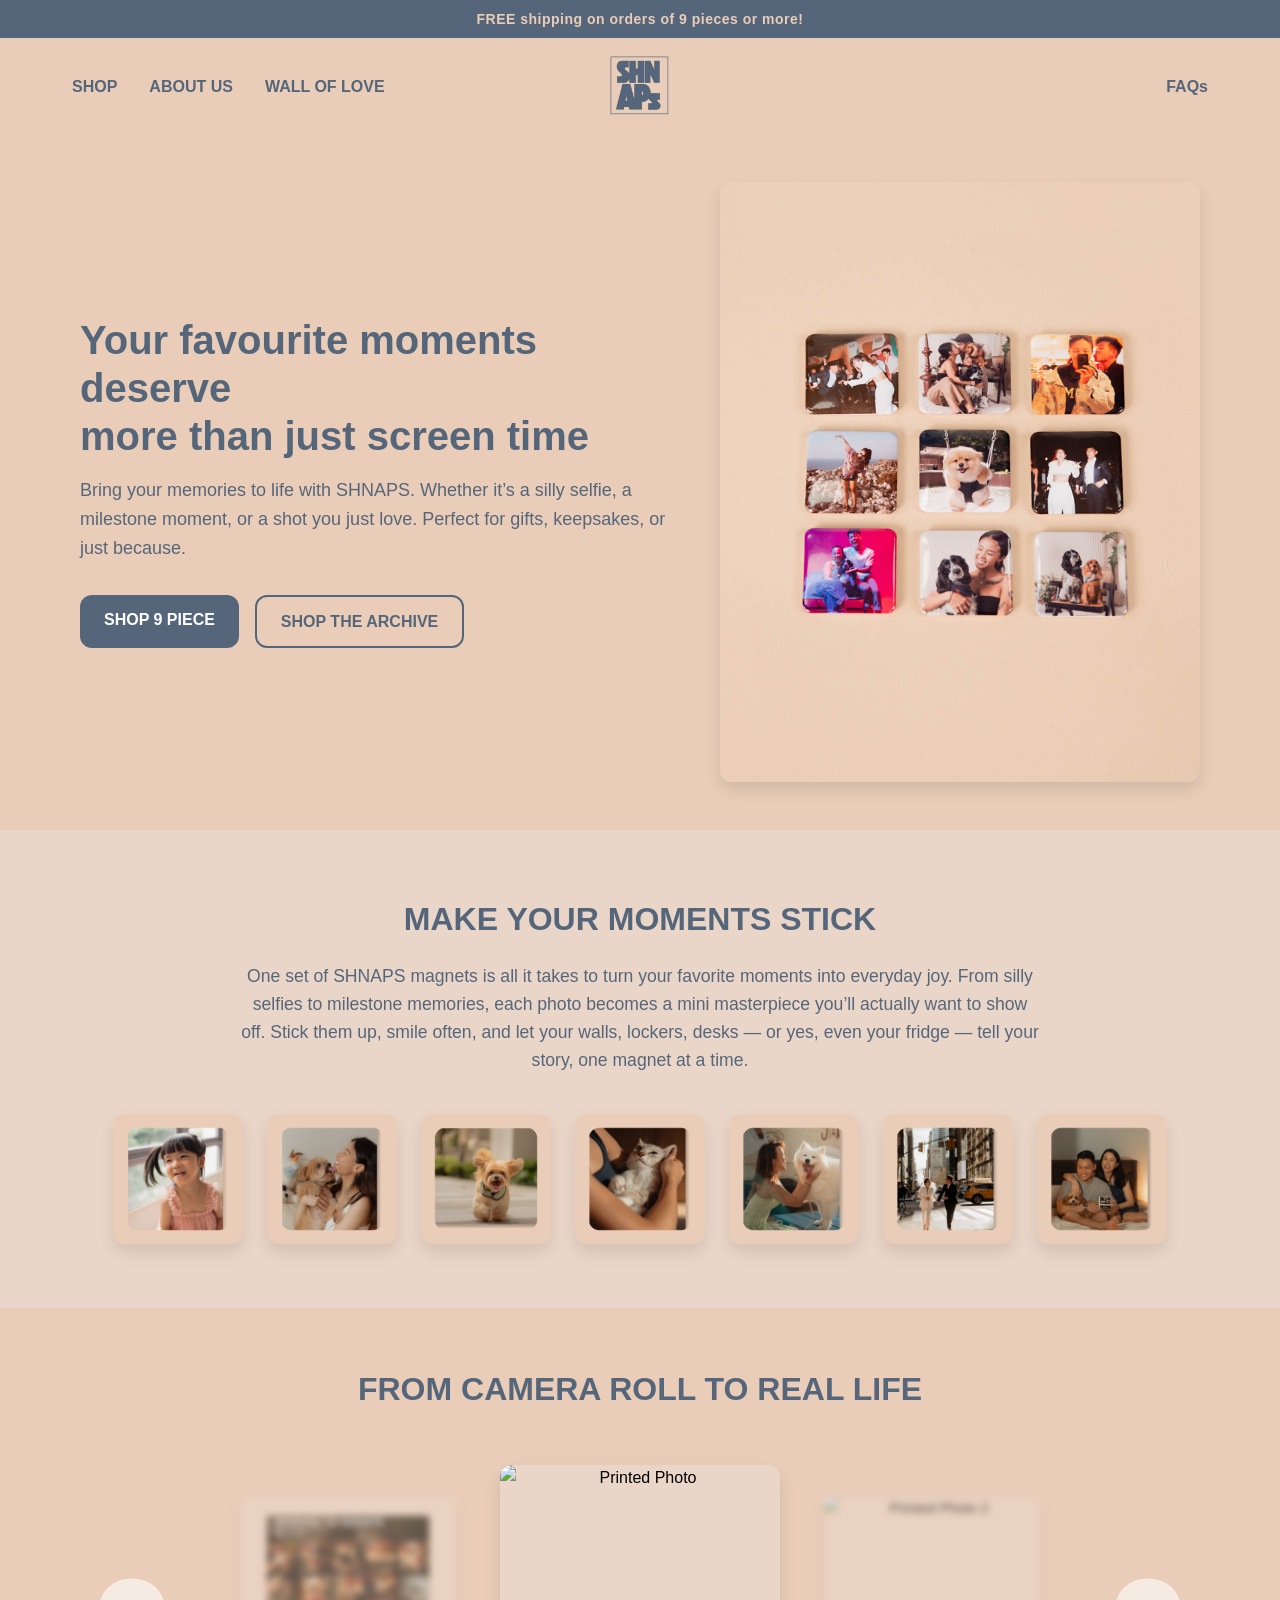
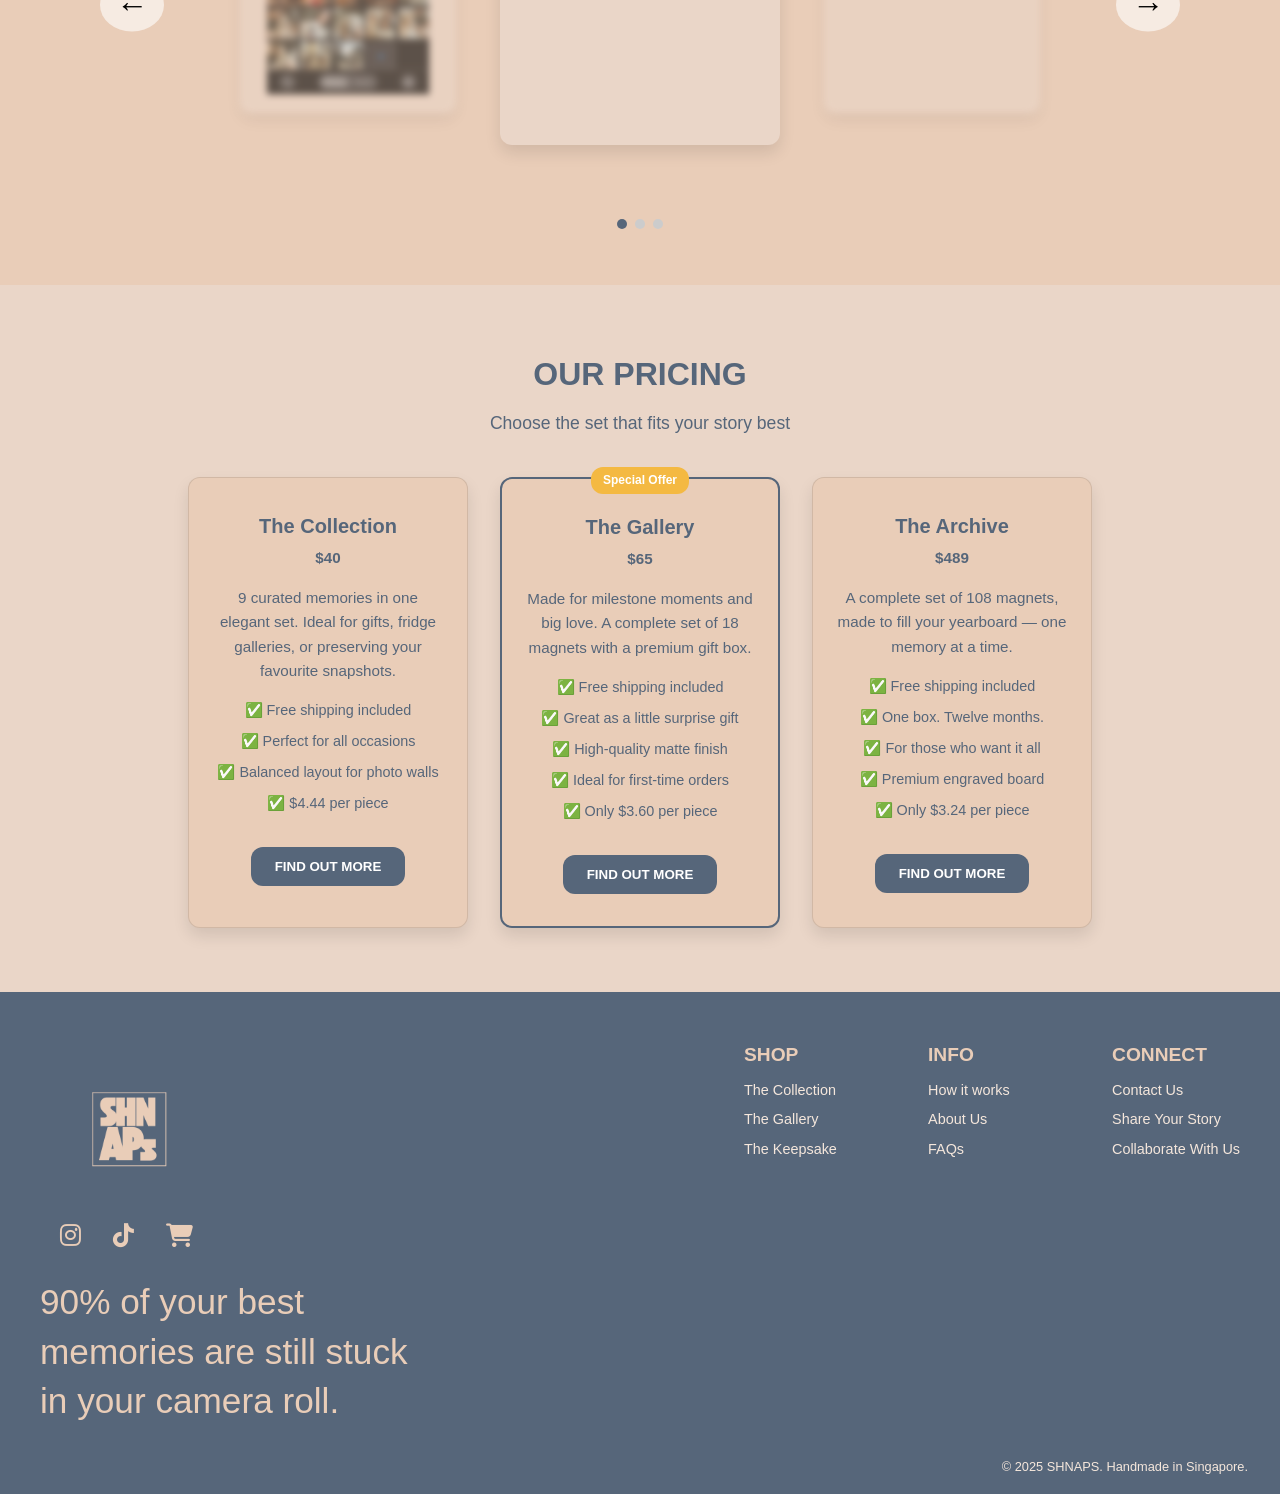
==== index.html @ a8d459df "Initial commit" ====
<!DOCTYPE html>
<html lang="en">
<head>
    <meta charset="UTF-8">
    <meta name="viewport" content="width=device-width, initial-scale=1.0">
    <title>SHNAPS</title>
    <link rel="stylesheet" href="https://cdnjs.cloudflare.com/ajax/libs/font-awesome/6.5.0/css/all.min.css" />
    <link rel="stylesheet" href="style.css">
</head>
<body>
    <div class="announcement-bar">
        FREE shipping on orders of 9 pieces or more!
    </div>

    <header class="container navbar">
        <div class="navbar-inner">
            <nav class="nav-left">
                <a href="shop.html">SHOP</a>
                <a href="#">ABOUT US</a>
                <a href="walloflove.html">WALL OF LOVE</a>
            </nav>

            <div class="logo">
                <a href="index.html">
                    <img src="assets/logos/SHNAPS BLUE LOGO.png" alt="SHNAPS Logo">
                </a>
            </div>

            <nav class="nav-right">
                <a href="#">FAQs</a>
            </nav>
        </div>
    </header>

    <main>
        <section class="hero">
            <div class="container hero-content">
                <div class="hero-text">
                    <h1>Your favourite moments deserve<br><span>more than just screen time</span></h1>
                    <p>
                        Bring your memories to life with SHNAPS. Whether it’s a silly selfie, a milestone moment, or a shot you
                        just love.
                        Perfect for gifts, keepsakes, or just because.
                    </p>
                    <div class="hero-buttons">
                        <a href="shop.html" class="btn btn-primary">SHOP 9 PIECE</a>
                        <a href="shop.html" class="btn btn-outline">SHOP THE ARCHIVE</a>
                    </div>
                </div>
        
                <div class="hero-image">
                    <img src="assets/heroSection/IMG_9660.jpg" alt="SHNAPS Magnet Mockup" />
                </div>
            </div>
        </section>

        <section class="moments">
            <div class="container">
                <h2>MAKE YOUR MOMENTS STICK</h2>
                <p>
                    One set of SHNAPS magnets is all it takes to turn your favorite moments into everyday joy.
                    From silly selfies to milestone memories, each photo becomes a mini masterpiece you’ll actually want to show
                    off.
                    Stick them up, smile often, and let your walls, lockers, desks — or yes, even your fridge — tell your story,
                    one magnet at a time.
                </p>
        
                <div class="moments-gallery">
                    <div class="moment">
                    <img src="assets/aboutSection/1.png" alt="">
                    </div>
                    <div class="moment">
                    <img src="assets/aboutSection/2.png" alt="">
                    </div>
                    <div class="moment">
                    <img src="assets/aboutSection/3.png" alt="">
                    </div>
                    <div class="moment">
                    <img src="assets/aboutSection/4.png" alt="">
                    </div>
                    <div class="moment">
                    <img src="assets/aboutSection/5.png" alt="">
                    </div>
                    <div class="moment">
                    <img src="assets/aboutSection/6.png" alt="">
                    </div>
                    <div class="moment">
                    <img src="assets/aboutSection/7.png" alt="">
                    </div>
                </div>
            </div>
        </section>

        <section class="camera-roll">
            <h2>FROM CAMERA ROLL TO REAL LIFE</h2>
            <div class="carousel-container">
                <button class="carousel-btn left" onclick="prevSlide()">&#8592;</button>

                <div class="carousel-track" id="carousel-track">
                    <div class="carousel-image blurred">
                        <img src="assets/carouselSection/photo-album.jpg" alt="Camera Roll" />
                    </div>
                    <div class="carousel-image main">
                        <img src="assets/carouselSection/photo-Printed1.jpg" alt="Printed Photo" />
                    </div>
                    <div class="carousel-image blurred">
                        <img src="assets/carouselSection/photo-Printed2.jpg" alt="Printed Photo 2" />
                    </div>
                </div>

                <button class="carousel-btn right" onclick="nextSlide()">&#8594;</button>
            </div>

            <!-- 🔵 Carousel indicators -->
            <div class="carousel-indicators">
                <span class="dot active"></span>
                <span class="dot"></span>
                <span class="dot"></span>
            </div>
        </section>

        <!-- PRICING SECTION -->
        <section class="pricing">
            <h2>OUR PRICING</h2>
            <p class="pricing-subtext">Choose the set that fits your story best</p>

            <div class="pricing-cards">
                <!-- Card 1 -->
                <div class="pricing-card">
                    <h3>The Collection</h3>
                    <p class="price">$40</p>
                    <p>9 curated memories in one elegant set. Ideal for gifts, fridge galleries, or preserving your favourite
                        snapshots.</p>
                    <ul>
                        <li>✅ Free shipping included</li>
                        <li>✅ Perfect for all occasions</li>
                        <li>✅ Balanced layout for photo walls</li>
                        <li>✅ $4.44 per piece</li>
                    </ul>
                    <button onclick="window.location.href='shop.html'">FIND OUT MORE</button>
                </div>

                <!-- Card 2 (highlighted) -->
                <div class="pricing-card featured">
                    <div class="badge">Special Offer</div>
                    <h3>The Gallery</h3>
                    <p class="price">$65</p>
                    <p>Made for milestone moments and big love. A complete set of 18 magnets with a premium gift box.</p>
                    <ul>
                        <li>✅ Free shipping included</li>
                        <li>✅ Great as a little surprise gift</li>
                        <li>✅ High-quality matte finish</li>
                        <li>✅ Ideal for first-time orders</li>
                        <li>✅ Only $3.60 per piece</li>
                    </ul>
                    <button onclick="window.location.href='shop.html'">FIND OUT MORE</button>
                </div>

                <!-- Card 3 -->
                <div class="pricing-card">
                    <h3>The Archive</h3>
                    <p class="price">$489</p>
                    <p>A complete set of 108 magnets, made to fill your yearboard — one memory at a time.</p>
                    <ul>
                        <li>✅ Free shipping included</li>
                        <li>✅ One box. Twelve months.</li>
                        <li>✅ For those who want it all</li>
                        <li>✅ Premium engraved board</li>
                        <li>✅ Only $3.24 per piece</li>
                    </ul>
                    <button onclick="window.location.href='shop.html'">FIND OUT MORE</button>
                </div>
            </div>
        </section>
    </main>

    <footer class="site-footer">
        <div class="footer-container">
            <!-- Left column -->
            <div class="footer-left">
                <a href="#">
                    <img src="assets/logos/SHNAPS PINK LOGO.png" alt="SHNAPS Logo" class="footer-logo" />
                </a>
                <div class="footer-socials">
                    <a href="https://www.instagram.com/shnaps.co/" target="_blank"><i class="fab fa-instagram"></i></a>
                    <a href="https://www.tiktok.com/@shnaps.co"><i class="fab fa-tiktok"></i></a>
                    <a href="shop.html"><i class="fas fa-shopping-cart"></i></a>
                </div>
                <p class="footer-tagline">90% of your best memories are still stuck in your camera roll.</p>
            </div>

            <!-- Middle column -->
            <div class="footer-links">
                <div>
                    <h4>SHOP</h4>
                    <a href="shop.html">The Collection</a>
                    <a href="shop.html">The Gallery</a>
                    <a href="shop.html">The Keepsake</a>
                </div>
                <div>
                    <h4>INFO</h4>
                    <a href="shop.html#how-it-works">How it works</a>
                    <a href="#">About Us</a>
                    <a href="#">FAQs</a>
                </div>
                <div>
                    <h4>CONNECT</h4>
                    <a href="#">Contact Us</a>
                    <a href="walloflove.html">Share Your Story</a>
                    <a href="#">Collaborate With Us</a>
                </div>
            </div>
        </div>

        <div class="footer-bottom">
            <p>© 2025 SHNAPS. Handmade in Singapore.</p>
        </div>
    </footer>

    <script src="script.js"></script>
</body>
</html>
---- style.css ----
:root {
    /* Layout */
    --max-width: 1200px;
    --section-padding: 4rem;

    /*======================== Colors ========================*/
    /* Background Color */
    --bg-color-1: #E9CDB8;
    --bg-color-2: #EAD6C8;
    --primary-color: #56667A;
    --accent-color-notice: #F4B942;
    --accent-color-logos: #699BBE;
    /* Text Color */
    --text-dark: #56667A;
    --text-light: #E9CDB8;
    --text-black: #000000;
    /* Buttons Color */
    --btn-primary-blue: #56667A;
    --btn-primary-beige: #E9CDB8;

    /* Typography */
    --heading-font: 'Poppins', sans-serif;
    --body-font: 'Inter', sans-serif;

    /* Effects */
    --shadow-soft: 0 8px 16px rgba(0, 0, 0, 0.1);
    --radius: 12px;
    --border: 1px solid #ffffff;
}

/*================== GLOBAL RESETS ==================*/
* {
    margin: 0;
    padding: 0;
    box-sizing: border-box;
}

body {
    font-family: var(--body-font);
    background-color: var(--bg-color-1);
    color: var(--text-black);
    line-height: 1.6;
}

.container {
    max-width: var(--max-width);
    margin: 0 auto;
    padding: 0 2.5rem;
}

img {
    display: block;
}

a {
    color: inherit;
    text-decoration: none;
}

button {
    font-family: var(--body-font);
    border: none;
    border-radius: var(--radius);
    cursor: pointer;
}
/*================== ANNOUNCEMENT BAR ==================*/
.announcement-bar {
    background-color: var(--primary-color);
    /* or a highlight color */
    color: var(--text-light);
    text-align: center;
    font-size: 0.875rem;
    font-weight: 600;
    padding: 0.5rem 1rem;
    font-family: var(--heading-font);
    letter-spacing: 0.5px;
}

/*================== NAVBAR ==================*/
.navbar {
    background-color: var(--bg-color-1);
    position: relative;
    z-index: 1000;
    color: var(--btn-primary-blue);
    font-weight: bold;
    padding: 0.5rem 0;
}

.navbar-inner {
    display: flex;
    justify-content: space-between;
    align-items: center;
    padding: 0rem 2rem;
    height: 80px;
    position: relative;
}

.nav-left,
.nav-right {
    display: flex;
    gap: 2rem;
    align-items: center;
}

.logo {
    position: absolute;
    left: 50%;
    top: 50%;
    transform: translate(-50%, -50%);
    z-index: 10;
    padding: 0 0.5rem;
}

.logo img {
    max-height: 140px;
    width: auto;
    display: block;
}

/*================== HERO ==================*/
.hero {
    background-color: var(--bg-color-1);
    padding: 3rem 0 3rem 0;
}

.hero-content {
    display: flex;
    flex-wrap: wrap;
    justify-content: space-between;
    align-items: center;
    gap: 3rem;
}

.hero-text {
    flex: 1 1 480px;
    max-width: 600px;
}

.hero-text h1 {
    font-size: 2.5rem;
    font-weight: 800;
    line-height: 1.2;
    font-family: var(--heading-font);
    color: var(--text-dark);
}

.hero-text h1 span {
    color: var(--primary-color);
}

.hero-text p {
    margin-top: 1rem;
    font-size: 1.125rem;
    color: var(--text-dark);
    font-family: var(--body-font);
}

.hero-buttons {
    display: flex;
    gap: 1rem;
    margin-top: 2rem;
}

/* Button styles */
.btn {
    padding: 0.75rem 1.5rem;
    font-weight: bold;
    border-radius: var(--radius);
    transition: all 0.3s ease;
    text-align: center;
}

.btn-primary {
    background-color: var(--btn-primary-blue);
    color: white;
}

.btn-primary:hover {
    background-color: #1d3a4c;
}

.btn-outline {
    border: 2px solid var(--btn-primary-blue);
    color: var(--btn-primary-blue);
    background-color: transparent;
}

.btn-outline:hover {
    background-color: var(--btn-primary-blue);
    color: white !important;
}

.hero-image {
    flex: 1 1 400px;
    max-width: 480px;
}

.hero-image img {
    width: 100%;
    height: auto;
    border-radius: var(--radius);
    box-shadow: var(--shadow-soft);
}

/*================== ABOUT SECTION ==================*/
.moments {
    background-color: var(--bg-color-2);
    padding: 4rem 0;
    text-align: center;
}

.moments h2 {
    font-family: var(--heading-font);
    font-size: 2rem;
    font-weight: 800;
    color: var(--text-dark);
    margin-bottom: 1rem;
}

.moments p {
    max-width: 800px;
    margin: 0 auto 2.5rem;
    color: var(--text-dark);
    font-size: 1.1rem;
    line-height: 1.6;
}

.moments-gallery {
    display: flex;
    flex-wrap: wrap;
    justify-content: center;
    gap: 1.5rem;
}

/* The magnet box */
.moment {
    width: 130px;
    height: 130px;
    border-radius: var(--radius);
    overflow: hidden;
    box-shadow: var(--shadow-soft);
    background-color: var(--bg-color-1);
    flex-shrink: 0;
    position: relative;
    display: flex;
    align-items: center;
    justify-content: center;
}

/* Make the image fill it entirely */
.moment img {
    width: 200PX;
    height: 200px;
    display: block;
    object-fit: cover;
    object-position: center;
    transform: scale(1.2);
transition: transform 0.3s ease;
}

.moment img:hover {
    transform: scale(1.35);
}

/*================== CAROUSEL SECTION ==================*/
.camera-roll {
    background-color: var(--bg-color-1);
    padding: 3.5rem 0;
    text-align: center;
}

.camera-roll h2 {
    font-family: var(--heading-font);
    font-size: 2rem;
    font-weight: 800;
    color: var(--text-dark);
    margin-bottom: 0rem;
}

.carousel-container {
    position: relative;
    overflow: hidden;
    max-width: 1100px;
    min-height: 380px;
    margin: 0 auto;
    display: flex;
    align-items: center;
    justify-content: center;
    padding: 0 2rem;
}

.carousel-track {
    display: flex;
    gap: 2rem;
    justify-content: center;
    align-items: center;
    transition: transform 0.5s ease-in-out;
}

.carousel-image {
    width: 240px;
    height: 240px;
    border-radius: var(--radius);
    overflow: hidden;
    box-shadow: var(--shadow-soft);
    background-color: var(--bg-color-2);
    transition: transform 0.3s ease, filter 0.3s ease, opacity 0.3s ease;
    flex-shrink: 0;
    display: flex;
    align-items: center;
    justify-content: center;
}

.carousel-image img {
    width: 100%;
    height: 100%;
    object-fit: cover;
    display: block;
}

.carousel-image.main {
    flex: 0 0 auto;
    width: 280px;
    height: 280px;
    z-index: 2;
}

.carousel-image.blurred {
    filter: blur(4px);
    opacity: 0.6;
    z-index: 1;
    transform: scale(0.9);
}

.carousel-btn {
    position: absolute;
    top: 50%;
    transform: translateY(-50%);
    background-color: rgba(255, 255, 255, 0.6);
    border: none;
    padding: 0.5rem 1rem;
    font-size: 2rem;
    cursor: pointer;
    z-index: 10;
    border-radius: 50%;
    transition: background 0.3s;
}

.carousel-btn:hover {
    background-color: rgba(255, 255, 255, 0.9);
}

.carousel-btn.left {
    left: 10px;
}

.carousel-btn.right {
    right: 10px;
}

.carousel-indicators {
    display: flex;
    justify-content: center;
    margin-top: 1.5rem;
    gap: 0.5rem;
}

.carousel-indicators .dot {
    width: 10px;
    height: 10px;
    border-radius: 50%;
    background-color: #ccc;
    transition: background-color 0.3s ease;
}

.carousel-indicators .dot.active {
    background-color: var(--primary-color);
}

/*================== PRICING SECTION ==================*/
.pricing {
  background-color: var(--bg-color-2);
  padding: 4rem 2rem;
  text-align: center;
}

.pricing h2 {
  font-family: var(--heading-font);
  font-size: 2rem;
  font-weight: 800;
  color: var(--text-dark);
  margin-bottom: 0.5rem;
}

.pricing-subtext {
  color: var(--text-dark);
  font-size: 1.1rem;
  margin-bottom: 2.5rem;
}

.pricing-cards {
  display: flex;
  justify-content: center;
  flex-wrap: wrap;
  gap: 2rem;
}

.pricing-card {
  background-color: var(--bg-color-1);
  border: 1px solid rgba(0, 0, 0, 0.1);
  border-radius: var(--radius);
  padding: 2rem 1.5rem;
  width: 280px;
  box-shadow: var(--shadow-soft);
  display: flex;
  flex-direction: column;
  align-items: center;
  transition: transform 0.3s ease;
}

.pricing-card:hover {
  transform: translateY(-5px);
}

.pricing-card h3 {
  font-family: var(--heading-font);
  font-size: 1.25rem;
  margin-bottom: 0.25rem;
  color: var(--text-dark);
}

.price {
  font-size: 1.75rem;
  font-weight: bold;
  color: var(--text-dark);
  margin-bottom: 1rem;
}

.pricing-card p {
  color: var(--text-dark);
  margin-bottom: 1rem;
  font-size: 0.95rem;
}

.pricing-card ul {
  list-style: none;
  padding: 0;
  margin-bottom: 1.5rem;
}

.pricing-card li {
  margin-bottom: 0.5rem;
  font-size: 0.9rem;
  color: var(--text-dark);
}

.pricing-card button {
  background-color: var(--primary-color);
  color: white;
  padding: 0.75rem 1.5rem;
  border: none;
  border-radius: var(--radius);
  cursor: pointer;
  font-weight: bold;
  transition: background-color 0.3s;
}

.pricing-card button:hover {
  background-color: #1d3a4c;
}

/* Highlighted Card */
.pricing-card.featured {
  border: 2px solid var(--primary-color);
  position: relative;
}

.badge {
  position: absolute;
  top: -12px;
  background-color: var(--accent-color-notice);
  color: white;
  font-size: 0.75rem;
  padding: 0.25rem 0.75rem;
  border-radius: 12px;
  font-weight: bold;
}

/*================== FOOTER SECTION ==================*/
.site-footer {
    background-color: #56667a;
    color: #f5e7dc;
    padding: 3rem 2rem 1rem;
    font-family: var(--body-font);
}

.footer-container {
    display: flex;
    justify-content: space-between;
    flex-wrap: wrap;
    gap: 2rem;
    max-width: 1200px;
    margin: 0 auto;
}

.footer-left {
    display: flex;
    flex-direction: column;
    align-items: flex-start;
    max-width: 25rem;
}

.footer-logo {
    width: 180px;
    height: auto;
    display: block;
    margin-top: 0;
    padding-bottom: 0;
}

.footer-socials {
    display: flex;
    gap: 1rem;
    font-size: 1.3rem;
    padding: 0 20px;
}

.footer-socials i {
    font-size: 1.5rem;
    color: var(--bg-color-1);
    margin-right: 1rem;
    transition: opacity 0.3s;
}

.footer-socials i:hover {
    opacity: 0.7;
}

.footer-tagline {
    margin-top: 1.5rem;
    font-size: 2.2rem;
    color: var(--text-light);
    line-height: 1.4;
}

.footer-links {
    max-width: 35rem;
    display: flex;
    gap: 4rem;
    flex: 1;
    flex-wrap: wrap;
    justify-content: flex-end;
    text-align: left;
}

.footer-links div {
    min-width: 120px;
}

.footer-links h4 {
    font-size: 1.2rem;
    margin-bottom: 0.5rem;
    color: var(--bg-color-1);
}

.footer-links a {
    display: block;
    font-size: 0.9rem;
    color: #f5e7dc;
    text-decoration: none;
    margin-bottom: 0.4rem;
    transition: color 0.3s;
}

.footer-links a:hover {
    color: #ffffff;
}

.footer-bottom {
    text-align: right;
    margin-top: 2rem;
    font-size: 0.8rem;
    color: #f5e7dc;
}

/*================================= SHOP PAGE =================================*/
.shop-hero {
    background-color: var(--bg-color-2);
    display: flex;
    flex-direction: column;
}

.product-section {
    background-color: var(--bg-color-2);
    padding: 4rem 2rem;
    padding: 6rem;
}

.product-section.alt {
    background-color: var(--bg-color-1);
}

.product-content {
    display: flex;
    flex-wrap: wrap;
    align-items: center;
    justify-content: space-between;
    gap: 2rem;
    max-width: 1200px;
    margin: 0 auto;
}

.product-images img {
    width: 100%;
    max-width: 340px;
    border-radius: var(--radius);
    box-shadow: var(--shadow-soft);
}

.product-description {
    flex: 1;
    min-width: 300px;
    max-width: 540px;
}

.product-description h3 {
    font-family: var(--heading-font);
    font-size: 1.5rem;
    font-weight: bold;
    color: var(--text-dark);
    margin-bottom: 0.75rem;
}

.product-description p {
    font-size: 1rem;
    line-height: 1.6;
    color: var(--text-dark);
    margin-bottom: 1.25rem;
}

.shop-btn {
    background-color: var(--btn-primary-blue);
    color: white;
    padding: 0.75rem 1.5rem;
    border-radius: var(--radius);
    font-weight: bold;
    text-decoration: none;
    transition: background-color 0.3s;
}

.btn:hover {
    background-color: #2f4359;
}

/* HOW IT WORKS */

.how-it-works {
    background-color: var(--bg-color-2);
    padding: 4rem 2rem;
    text-align: center;
}

.how-it-works h2 {
    font-family: var(--heading-font);
    font-size: 1.75rem;
    font-weight: 800;
    color: var(--text-dark);
    margin-bottom: 2.5rem;
}

.steps {
    display: flex;
    flex-wrap: wrap;
    justify-content: center;
    gap: 3rem;
}

.step {
    flex: 1 1 280px;
    max-width: 300px;
    text-align: center;
}

.step i {
    font-size: 2rem;
    margin-bottom: 0.75rem;
    color: var(--accent-color-logos);
}

.step h4 {
    font-family: var(--heading-font);
    font-size: 1rem;
    font-weight: 600;
    color: var(--text-dark);
    margin-bottom: 0.5rem;
}

.step p {
    font-size: 0.95rem;
    line-height: 1.5;
    color: var(--text-dark);
}

/* WARNING MODAL */
.modal {
    position: fixed;
    top: 0;
    left: 0;
    width: 100%;
    height: 100%;
    background: rgba(0, 0, 0, 0.5);
    display: none;
    justify-content: center;
    align-items: center;
    z-index: 9999;
}

.modal-content {
    background-color: var(--bg-color-1);
    padding: 2rem;
    border-radius: 12px;
    max-width: 90%;
    text-align: center;
    box-shadow: var(--shadow-soft);
    color: var(--text-dark);
}

.modal-buttons {
    margin-top: 1rem;
}

.modal-buttons button {
    background-color: var(--primary-color);
    color: white;
    padding: 0.6rem 1.2rem;
    border: none;
    margin: 0 0.5rem;
    border-radius: 8px;
    cursor: pointer;
    font-weight: bold;
}

/*================================= WALL OF PAGE =================================*/
/* WALL OF LOVE SECTION */
.wall-of-love {
    padding: 4rem 2rem;
    background-color: var(--bg-color-2);
    text-align: center;
}

.wall-of-love h2 {
    font-size: 2.2rem;
    color: var(--text-dark);
    margin-bottom: 0.5rem;
}

.wall-subtext {
    color: var(--text-dark);
    margin-bottom: 2rem;
    font-size: 1rem;
}

.wall-gallery {
    display: flex;
    flex-wrap: wrap;
    justify-content: center;
    gap: 2rem;
    padding: 2rem 1rem;
}

.wall-tile {
    background-color: var(--bg-color-1);
    padding: 1rem;
    border-radius: 1rem;
    box-shadow: var(--shadow-soft);
    width: 160px;
    text-align: center;
}

.wall-tile:hover {
    transform: scale(1.03);
}

.wall-tile img {
    width: 100%;
    height: 160px;
    object-fit: cover;
    border-radius: 0.5rem;
    display: block;
    margin-bottom: 0.5rem;
}

.wall-tile .quote {
    font-size: 0.85rem;
    color: var(--text-dark);
    line-height: 1.3;
}

/* Submission Call-to-Action */
.submit-section {
    margin-top: 3rem;
}

.submit-section p {
    font-size: 1.1rem;
    margin-bottom: 1rem;
    color: var(--text-dark);
}

.submit-btn {
    background-color: var(--text-dark);
    color: white;
    padding: 0.6rem 1.5rem;
    border: none;
    border-radius: 2rem;
    font-weight: 600;
    font-size: 0.9rem;
    cursor: pointer;
    transition: background-color 0.3s;
}

.submit-btn:hover {
    background-color: #3a4a5e;
}
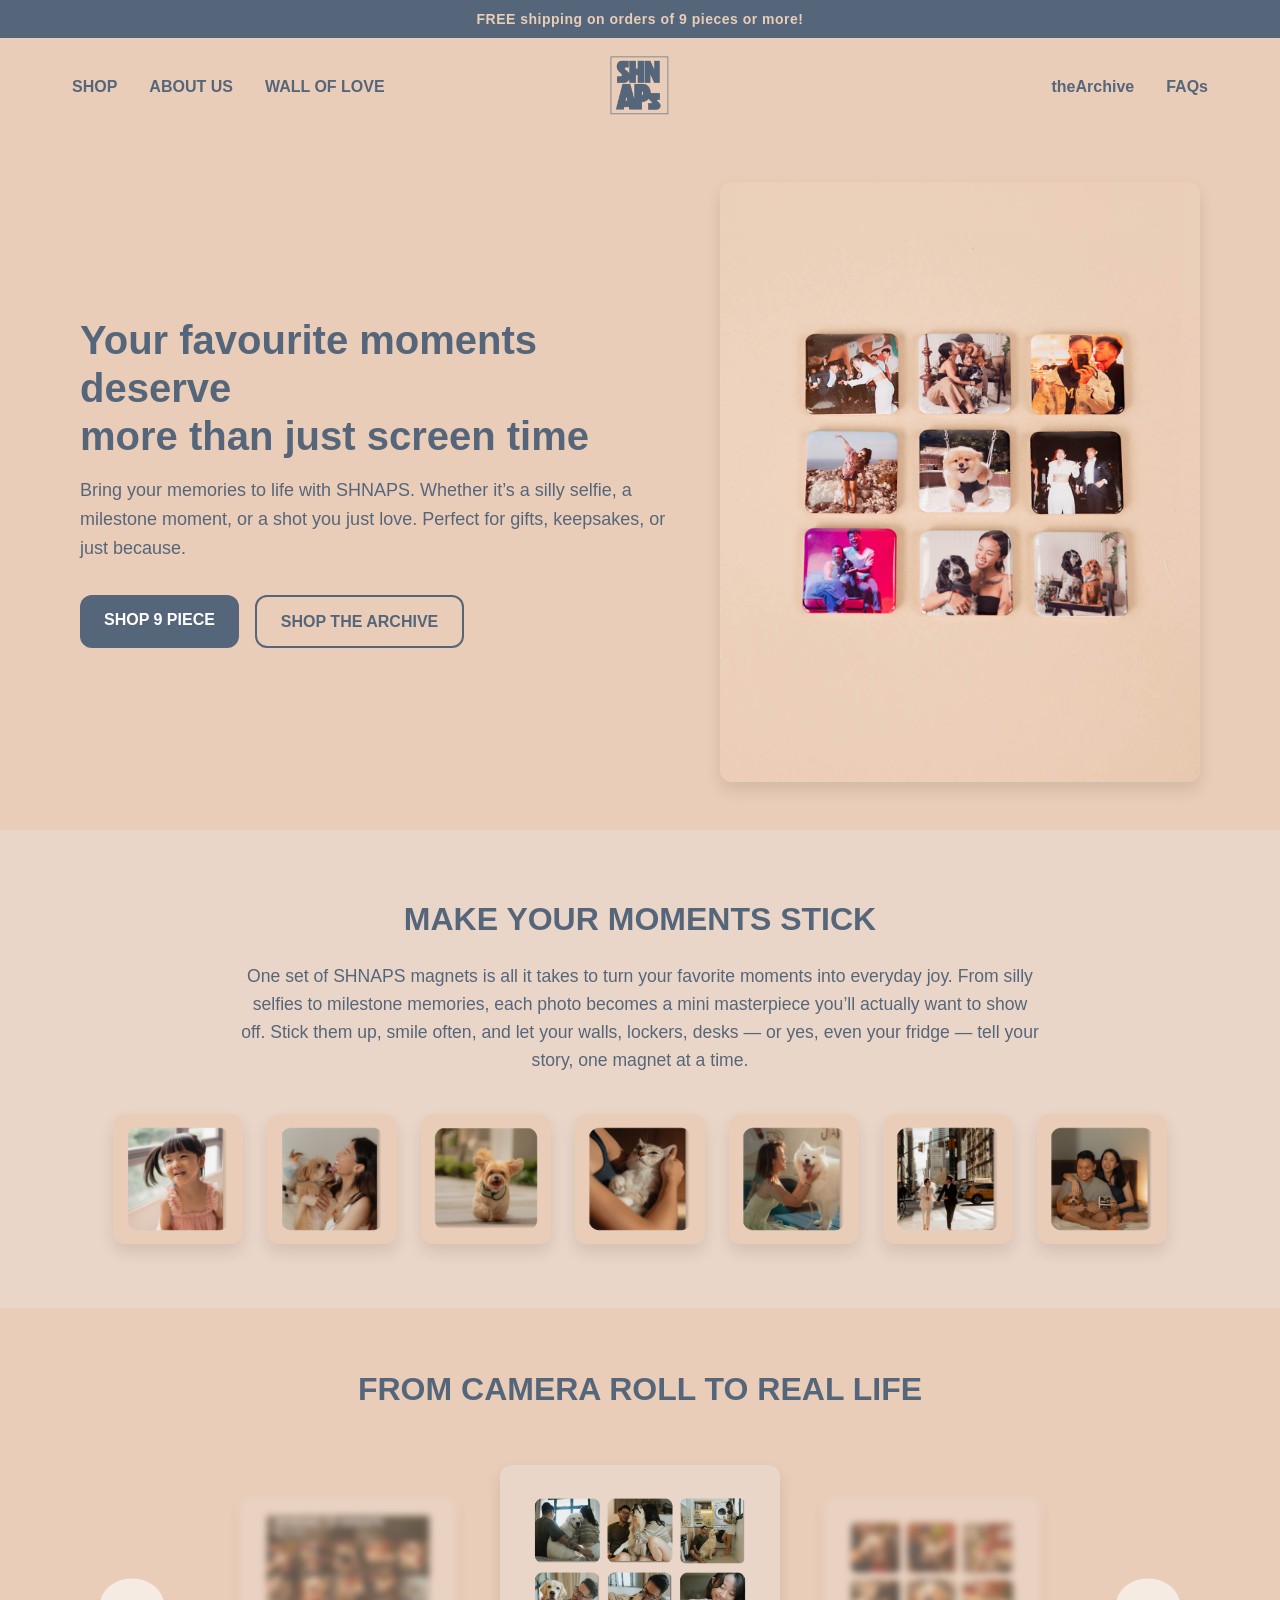
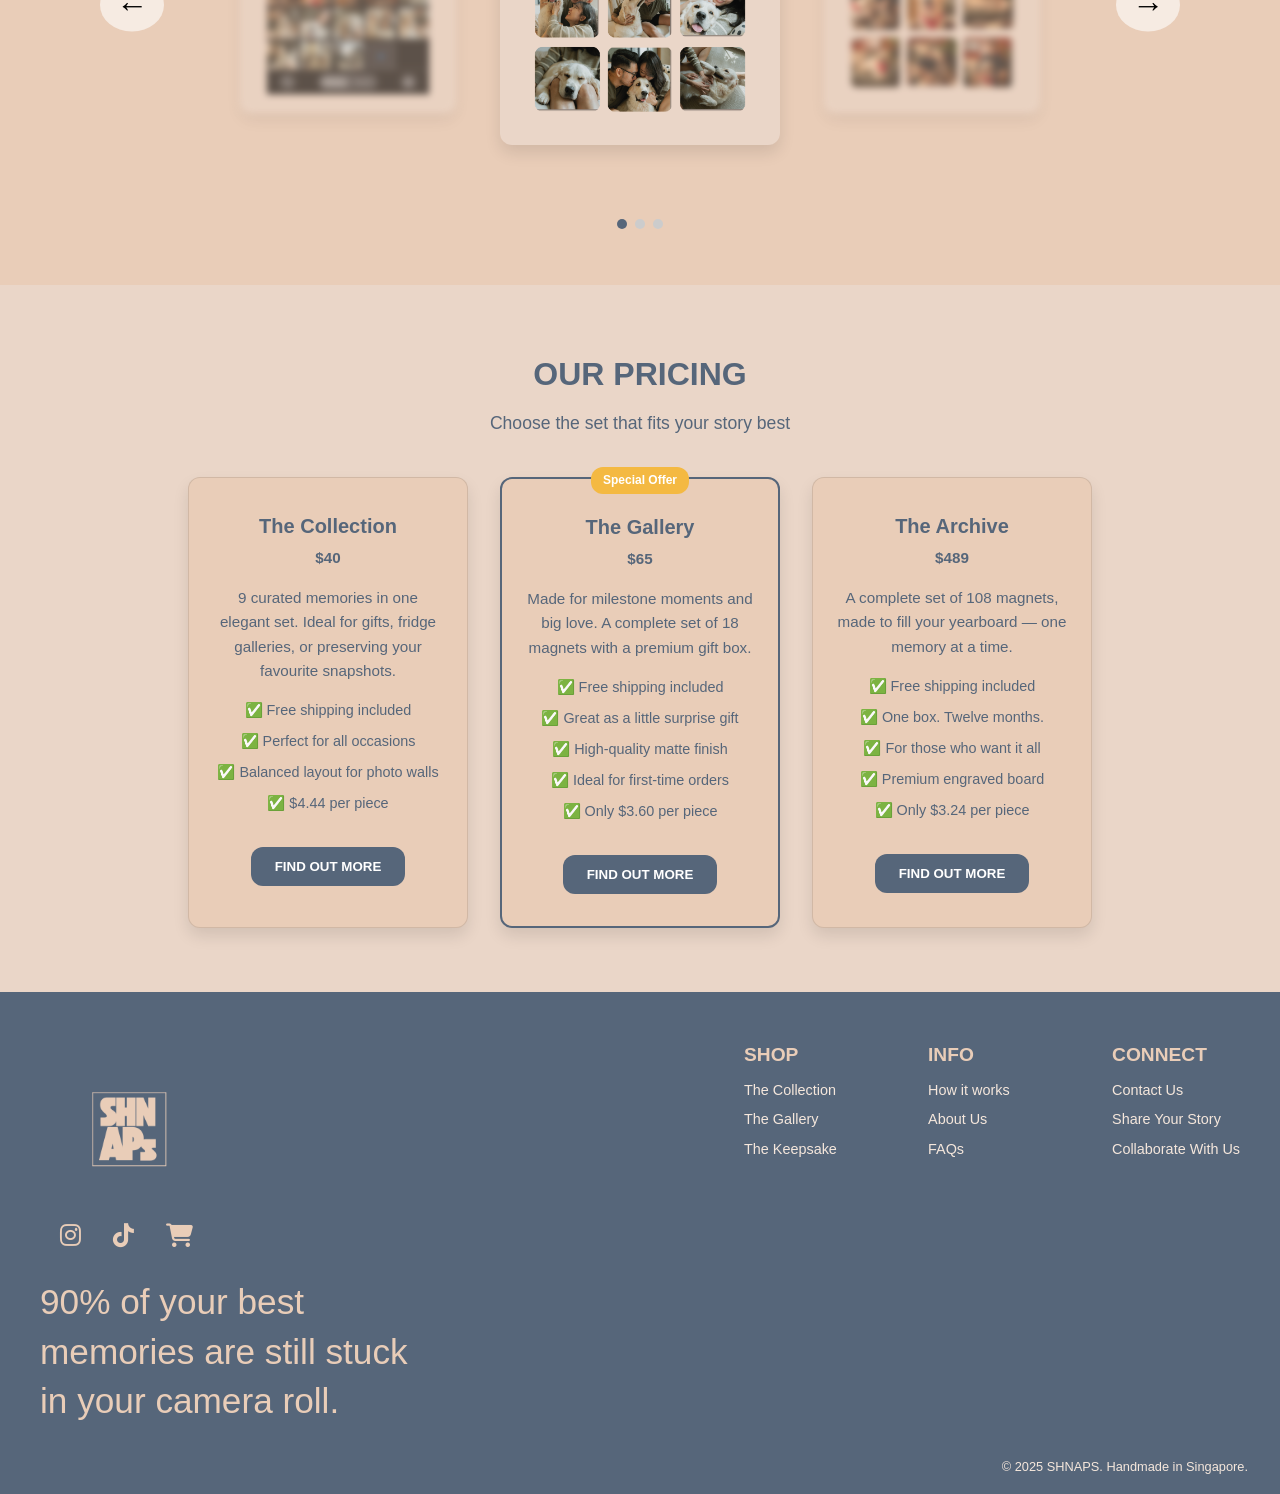
==== commit 39714084: "Initial commit of new SHNAPS website version" ====
--- a/index.html
+++ b/index.html
@@ -27,7 +27,8 @@
             </div>
 
             <nav class="nav-right">
-                <a href="#">FAQs</a>
+                <a href="theArchive.html">theArchive</a>
+                <a href="faq.html">FAQs</a>
             </nav>
         </div>
     </header>
@@ -101,10 +102,10 @@
                         <img src="assets/carouselSection/photo-album.jpg" alt="Camera Roll" />
                     </div>
                     <div class="carousel-image main">
-                        <img src="assets/carouselSection/photo-Printed1.jpg" alt="Printed Photo" />
+                        <img src="assets/carouselSection/photo-printed-1.jpg" alt="Printed Photo" />
                     </div>
                     <div class="carousel-image blurred">
-                        <img src="assets/carouselSection/photo-Printed2.jpg" alt="Printed Photo 2" />
+                        <img src="assets/carouselSection/photo-printed-2.jpg" alt="Printed Photo 2" />
                     </div>
                 </div>
 
@@ -201,7 +202,7 @@
                     <h4>INFO</h4>
                     <a href="shop.html#how-it-works">How it works</a>
                     <a href="#">About Us</a>
-                    <a href="#">FAQs</a>
+                    <a href="faq.html">FAQs</a>
                 </div>
                 <div>
                     <h4>CONNECT</h4>
--- a/style.css
+++ b/style.css
@@ -95,6 +95,36 @@
     position: relative;
 }
 
+.nav-left a,
+.nav-right a {
+    position: relative;
+    text-decoration: none;
+    color: var(--btn-primary-blue);
+    transition: color 0.3s;
+}
+
+.nav-left a::after,
+.nav-right a::after {
+    content: "";
+    position: absolute;
+    bottom: -4px;
+    left: 0;
+    width: 0%;
+    height: 2px;
+    background-color: var(--btn-primary-blue);
+    transition: width 0.3s ease-in-out;
+}
+
+.nav-left a:hover::after,
+.nav-right a:hover::after {
+    width: 100%;
+}
+
+.nav-left a:hover,
+.nav-right a:hover {
+    color: #1d3a4c;
+}
+
 .nav-left,
 .nav-right {
     display: flex;
@@ -115,6 +145,18 @@
     max-height: 140px;
     width: auto;
     display: block;
+}
+
+.shop-title {
+    text-align: center;
+    margin: 2rem auto;
+}
+
+.shop-title h1 {
+    font-size: 2.5rem;
+    font-weight: 700;
+    color: var(--text-dark);
+    letter-spacing: 1px;
 }
 
 /*================== HERO ==================*/
@@ -821,4 +863,419 @@
 
 .submit-btn:hover {
     background-color: #3a4a5e;
+}
+
+/*================================= theArchive page =================================*/
+/*================== ARCHIVE PAGE THEME OVERRIDES ==================*/
+.archive-page {
+    --bg-color-1: #37302c;
+    --bg-color-2: #453d37;
+    --primary-color: #E9CDB8;
+    --accent-color-notice: #e2c290;
+    --btn-primary-blue: #4a607a;
+    --text-dark: #3d3d3d;
+    --text-light: #E9CDB8;
+}
+
+.archive-hero {
+    background-color: var(--bg-color-1);
+    padding: 5rem 2rem 3rem;
+    text-align: center;
+}
+
+.archive-hero h1 {
+    font-family: var(--heading-font);
+    font-size: 3.2rem;
+    color: var(--text-light);
+    margin-bottom: 0rem;
+    padding-bottom: 0rem;
+}
+
+.archive-hero .tagline {
+    font-style: italic;
+    font-size: 1.2rem;
+    color: var(--text-light);
+    margin-bottom: 1rem;
+}
+
+.archive-hero .description {
+    max-width: 680px;
+    margin: 2rem auto 0 auto;
+    font-size: 1rem;
+    color: var(--text-light);
+    line-height: 1.6;
+}
+
+/* TIP */
+.timeline-tip {
+    text-align: center;
+    font-size: 0.9rem;
+    color: var(--text-light);
+    opacity: 0.8;
+}
+
+/* ===========Timeline============== */
+.timeline-section {
+    background-color: var(--bg-color-2);
+    padding: 4rem 2rem;
+}
+
+.timeline-container {
+    position: relative;
+    max-width: 1280px;
+    margin: 0 auto;
+}
+
+.timeline-line {
+    position: absolute;
+    top: 1.6rem;
+    left: 0;
+    right: 0;
+    height: 2px;
+    background-color: var(--primary-color);
+    opacity: 0.4;
+    z-index: 0;
+}
+
+.timeline {
+    display: flex;
+    justify-content: space-between;
+    align-items: flex-start;
+    position: relative;
+    z-index: 2;
+}
+
+.timeline-step {
+    flex: 1;
+    text-align: center;
+    position: relative;
+}
+
+.timeline-step .dot {
+    width: 12px;
+    height: 12px;
+    background-color: var(--bg-color-2);
+    border: 3px solid var(--primary-color);
+    border-radius: 50%;
+    position: absolute;
+    top: 1.2rem;
+    left: 50%;
+    transform: translateX(-50%);
+}
+
+.timeline-step span {
+    font-size: 1.6rem;
+    display: block;
+    margin-top: 2.5rem;
+    margin-bottom: 0.5rem;
+}
+
+.timeline-step p {
+    font-size: 0.9rem;
+    margin-left: 1rem;
+    color: #f4e6db;
+    max-width: 8rem;
+}
+
+.emoji-tooltip {
+    position: relative;
+    display: inline-block;
+}
+
+.emoji-tooltip .emoji {
+    cursor: pointer;
+}
+
+.emoji-tooltip .tooltip {
+    visibility: hidden;
+    opacity: 0;
+    background-color: #333;
+    color: #fff;
+    text-align: center;
+    padding: 6px 10px;
+    border-radius: 6px;
+    position: absolute;
+    bottom: 130%;
+    left: 50%;
+    transform: translateX(-50%);
+    white-space: nowrap;
+    z-index: 10;
+    font-size: 1.2rem;
+    transition: opacity 0.3s ease;
+}
+
+.emoji-tooltip:hover .tooltip {
+    visibility: visible;
+    opacity: 1;
+}
+
+/* SHOWCASE */
+.showcase-section {
+    background-color: var(--bg-color-1);
+    padding: 4rem 2rem;
+    text-align: center;
+}
+
+.showcase-images {
+    display: flex;
+    flex-wrap: wrap;
+    justify-content: center;
+    gap: 2rem;
+    max-width: 1280px;
+    margin: 0 auto;
+}
+
+.showcase-images img {
+    border-radius: 12px;
+    width: 100%;
+    max-width: 400px;
+    aspect-ratio: 1/1;
+}
+
+
+.material-section {
+    background-color: var(--bg-color-2);
+    padding: 4rem 2rem;
+    color: var(--text-light);
+}
+
+.material-grid {
+    display: flex;
+    flex-wrap: wrap;
+    gap: 3rem;
+    max-width: 1280px;
+    margin: 0 auto;
+    align-items: center;
+}
+
+.material-grid img {
+    width: 100%;
+    max-width: 420px;
+    border-radius: 10px;
+}
+
+.material-content {
+    flex: 1;
+}
+
+.material-content h2 {
+    font-size: 1.8rem;
+    margin-bottom: 1rem;
+}
+
+.material-content p {
+    margin-bottom: 1rem;
+    font-size: 1rem;
+    line-height: 1.6;
+}
+
+.material-content ul {
+    list-style: none;
+    padding-left: 0;
+}
+
+.material-content li {
+    font-size: 0.95rem;
+    margin-bottom: 0.5rem;
+}
+
+.faq-note {
+    text-align: center;
+    background-color: var(--bg-color-2);
+    color: #ffb09c;
+    font-size: 0.95rem;
+    padding: 2rem 1rem 4rem;
+}
+
+.announcement-bar {
+    background-color: var(--primary-color);
+    color: var(--bg-color-1)
+}
+
+.archive-page .navbar a {
+    color: var(--text-light);
+}
+
+.archive-page .site-footer {
+    background-color: var(--bg-color-1);
+    color: var(--text-light);
+}
+
+.archive-page .site-footer a {
+    color: var(--text-light);
+}
+
+.archive-page .site-footer a:hover {
+    color: var(--primary-color);
+}
+
+.archive-page .footer-bottom {
+    border-top: 1px solid rgba(255, 255, 255, 0.1);
+    color: var(--text-light);
+}
+
+.archive-page .site-footer h4 {
+    color: var(--text-light);
+}
+
+/* =========== FAQ ============== */
+.faq-heading {
+    font-size: 3rem;
+    font-weight: bold;
+    color: #000;
+}
+
+.faq-subtext {
+    font-size: 1rem;
+    color: #222;
+    max-width: 800px;
+    margin: 0 auto 2rem;
+    text-align: center;
+    opacity: 0;
+    transform: translateY(20px);
+    animation: fadeInUp 1s ease-out forwards;
+    animation-delay: 0.5s;
+}
+
+@keyframes fadeInUp {
+    to {
+        opacity: 1;
+        transform: translateY(0);
+    }
+}
+
+.faq-page {
+    background-color: #e8d8c8;
+    padding: 1rem 2rem;
+    text-align: center;
+}
+
+.faq-tabs {
+    display: flex;
+    justify-content: center;
+    gap: 4rem;
+    margin-bottom: 3rem;
+    flex-wrap: wrap;
+}
+
+.faq-tabs .tab {
+    font-size: 1.4rem;
+    background: none;
+    border: none;
+    color: black;
+    cursor: pointer;
+    padding: 0.5rem 1rem;
+    transition: all 0.3s ease;
+}
+
+.faq-tabs .tab.active {
+    color: #e74c3c;
+    font-weight: bold;
+}
+
+.faq-content {
+    max-width: 760px;
+    margin: 0 auto;
+    text-align: left;
+}
+
+.faq-item {
+    border-bottom: 1px solid #ccc;
+    padding: 1rem 0;
+}
+
+.faq-question {
+    font-size: 1.2rem;
+    font-weight: bold;
+    cursor: pointer;
+}
+
+.faq-answer {
+    font-size: 1rem;
+    color: #777;
+    margin-top: 0.5rem;
+    line-height: 1.6;
+    display: none;
+}
+
+.faq-item.open .faq-question::before {
+    content: "- ";
+}
+
+.faq-item:not(.open) .faq-question::before {
+    content: "+ ";
+}
+
+.faq-item.open .faq-answer {
+    display: block;
+}
+
+.archive-value {
+    background-color: var(--bg-color-2);
+    padding: 0rem 2rem;
+    text-align: center;
+    color: var(--text-light);
+}
+
+.archive-value h2 {
+    font-size: 2rem;
+    margin-bottom: 2rem;
+    color: var(--text-light);
+}
+
+.value-grid {
+    display: grid;
+    grid-template-columns: repeat(auto-fit, minmax(250px, 1fr));
+    gap: 2rem;
+    max-width: 800px;
+    margin: 0 auto;
+    text-align: center;
+}
+
+.value-box p {
+    font-size: 1.2rem;
+    font-weight: bold;
+    margin: 0 0 0.5rem;
+}
+
+.value-box span {
+    font-size: 0.95rem;
+    color: var(--text-light);
+    opacity: 0.8;
+}
+
+.shop-btn {
+    display: inline-block;
+    margin-top: 3rem;
+    padding: 0.75rem 2rem;
+    background-color: var(--btn-primary-blue);
+    color: #fff;
+    font-weight: bold;
+    text-decoration: none;
+    border-radius: 6px;
+    transition: background 0.3s ease;
+}
+
+.shop-btn:hover {
+    background-color: #3a5069;
+}
+
+.faq-contact {
+    margin-top: 3rem;
+}
+
+.contact-btn {
+    margin-top: 1rem;
+    display: inline-block;
+    background-color: #ccc;
+    color: #000;
+    padding: 0.75rem 2rem;
+    border-radius: 6px;
+    text-decoration: none;
+    font-weight: bold;
+    transition: background 0.3s;
+}
+
+.contact-btn:hover {
+    background-color: #bbb;
 }
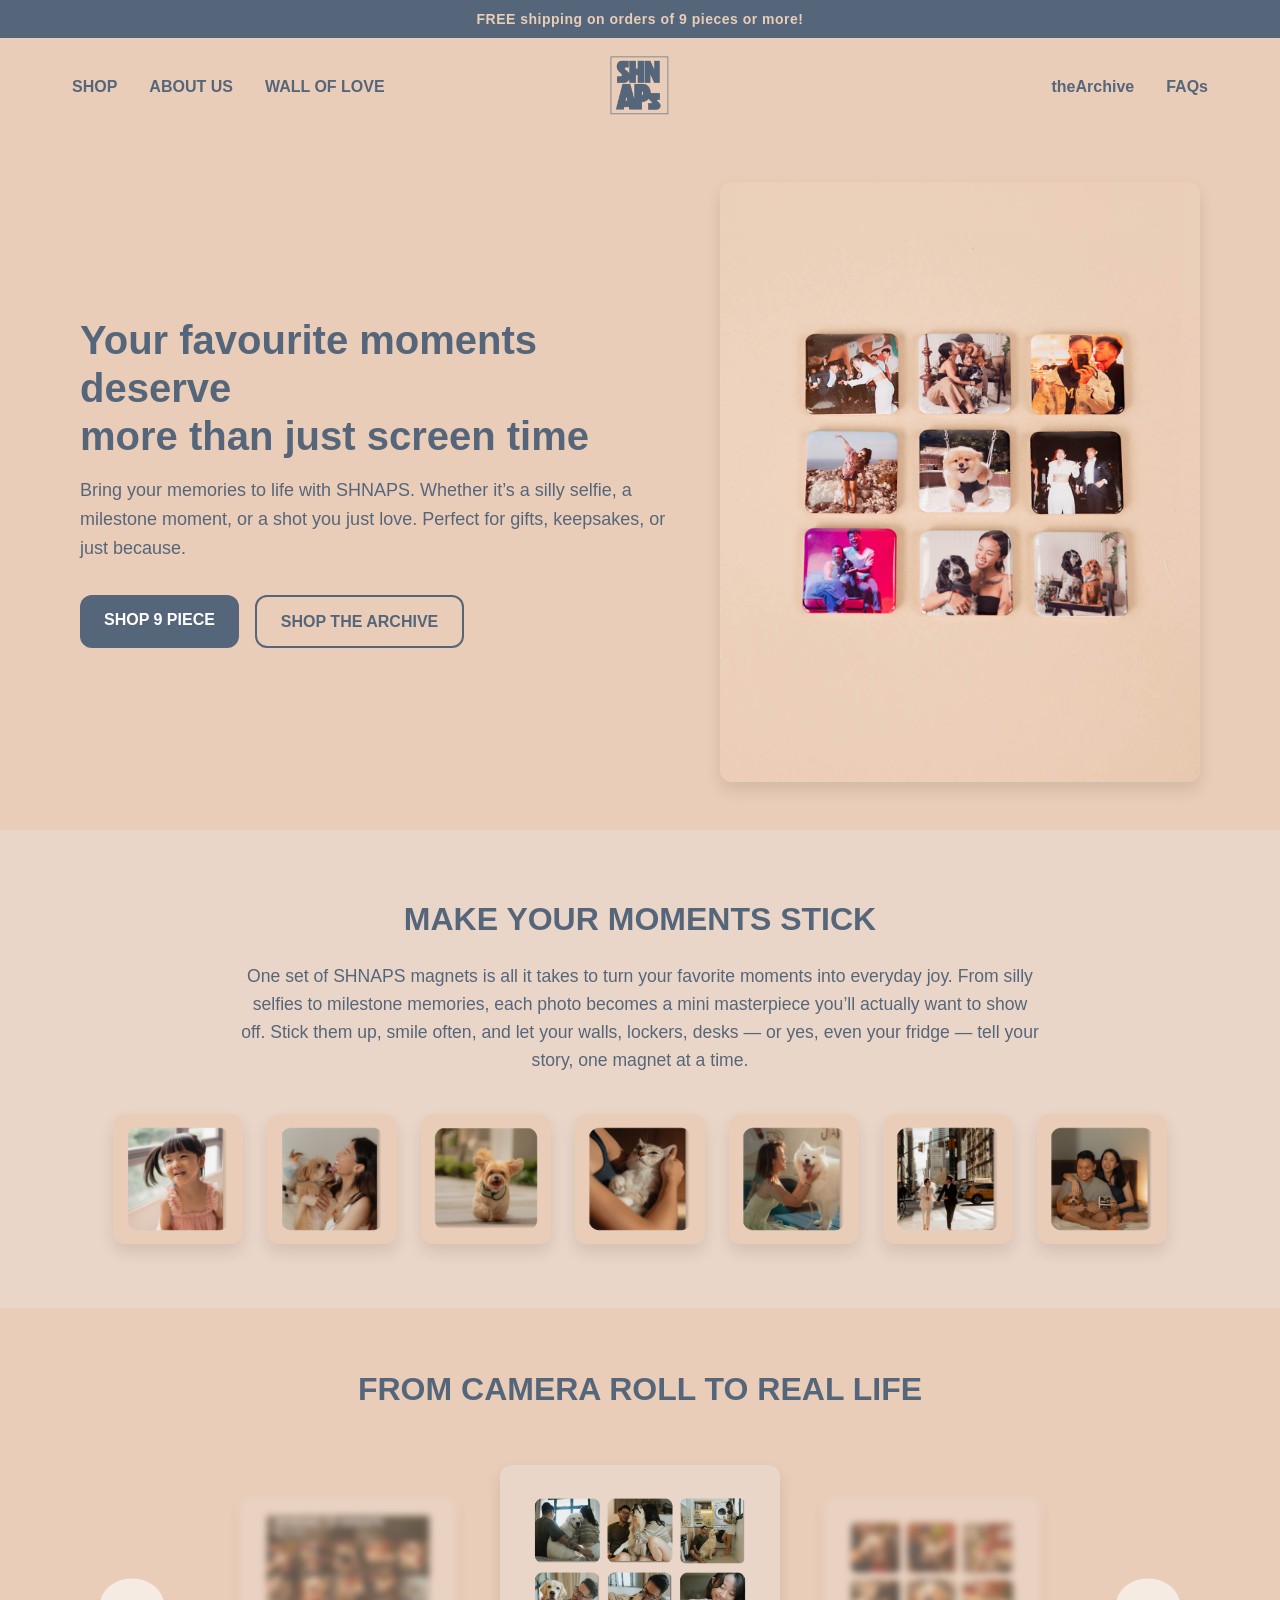
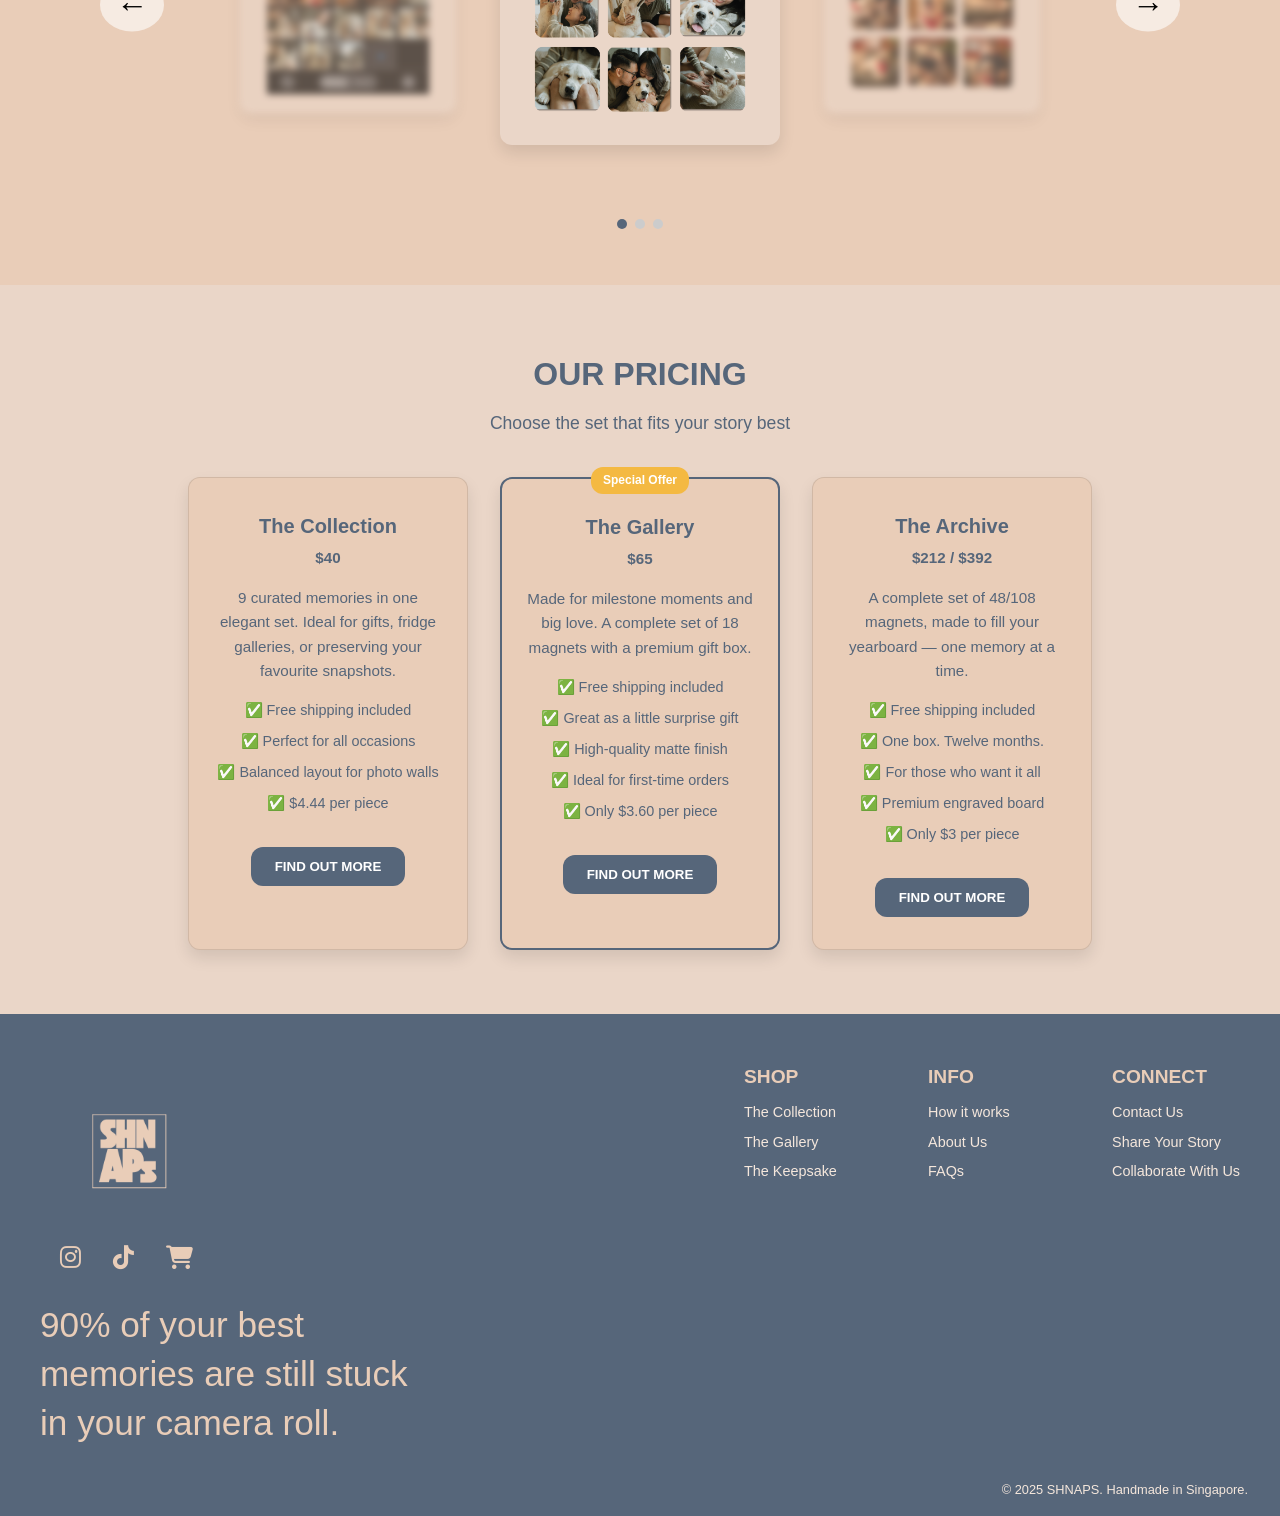
==== commit 4de6473f: "Updated theArchive price and fix image pathing" ====
--- a/index.html
+++ b/index.html
@@ -160,14 +160,14 @@
                 <!-- Card 3 -->
                 <div class="pricing-card">
                     <h3>The Archive</h3>
-                    <p class="price">$489</p>
-                    <p>A complete set of 108 magnets, made to fill your yearboard — one memory at a time.</p>
+                    <p class="price">$212 / $392</p>
+                    <p>A complete set of 48/108 magnets, made to fill your yearboard — one memory at a time.</p>
                     <ul>
                         <li>✅ Free shipping included</li>
                         <li>✅ One box. Twelve months.</li>
                         <li>✅ For those who want it all</li>
                         <li>✅ Premium engraved board</li>
-                        <li>✅ Only $3.24 per piece</li>
+                        <li>✅ Only $3 per piece</li>
                     </ul>
                     <button onclick="window.location.href='shop.html'">FIND OUT MORE</button>
                 </div>
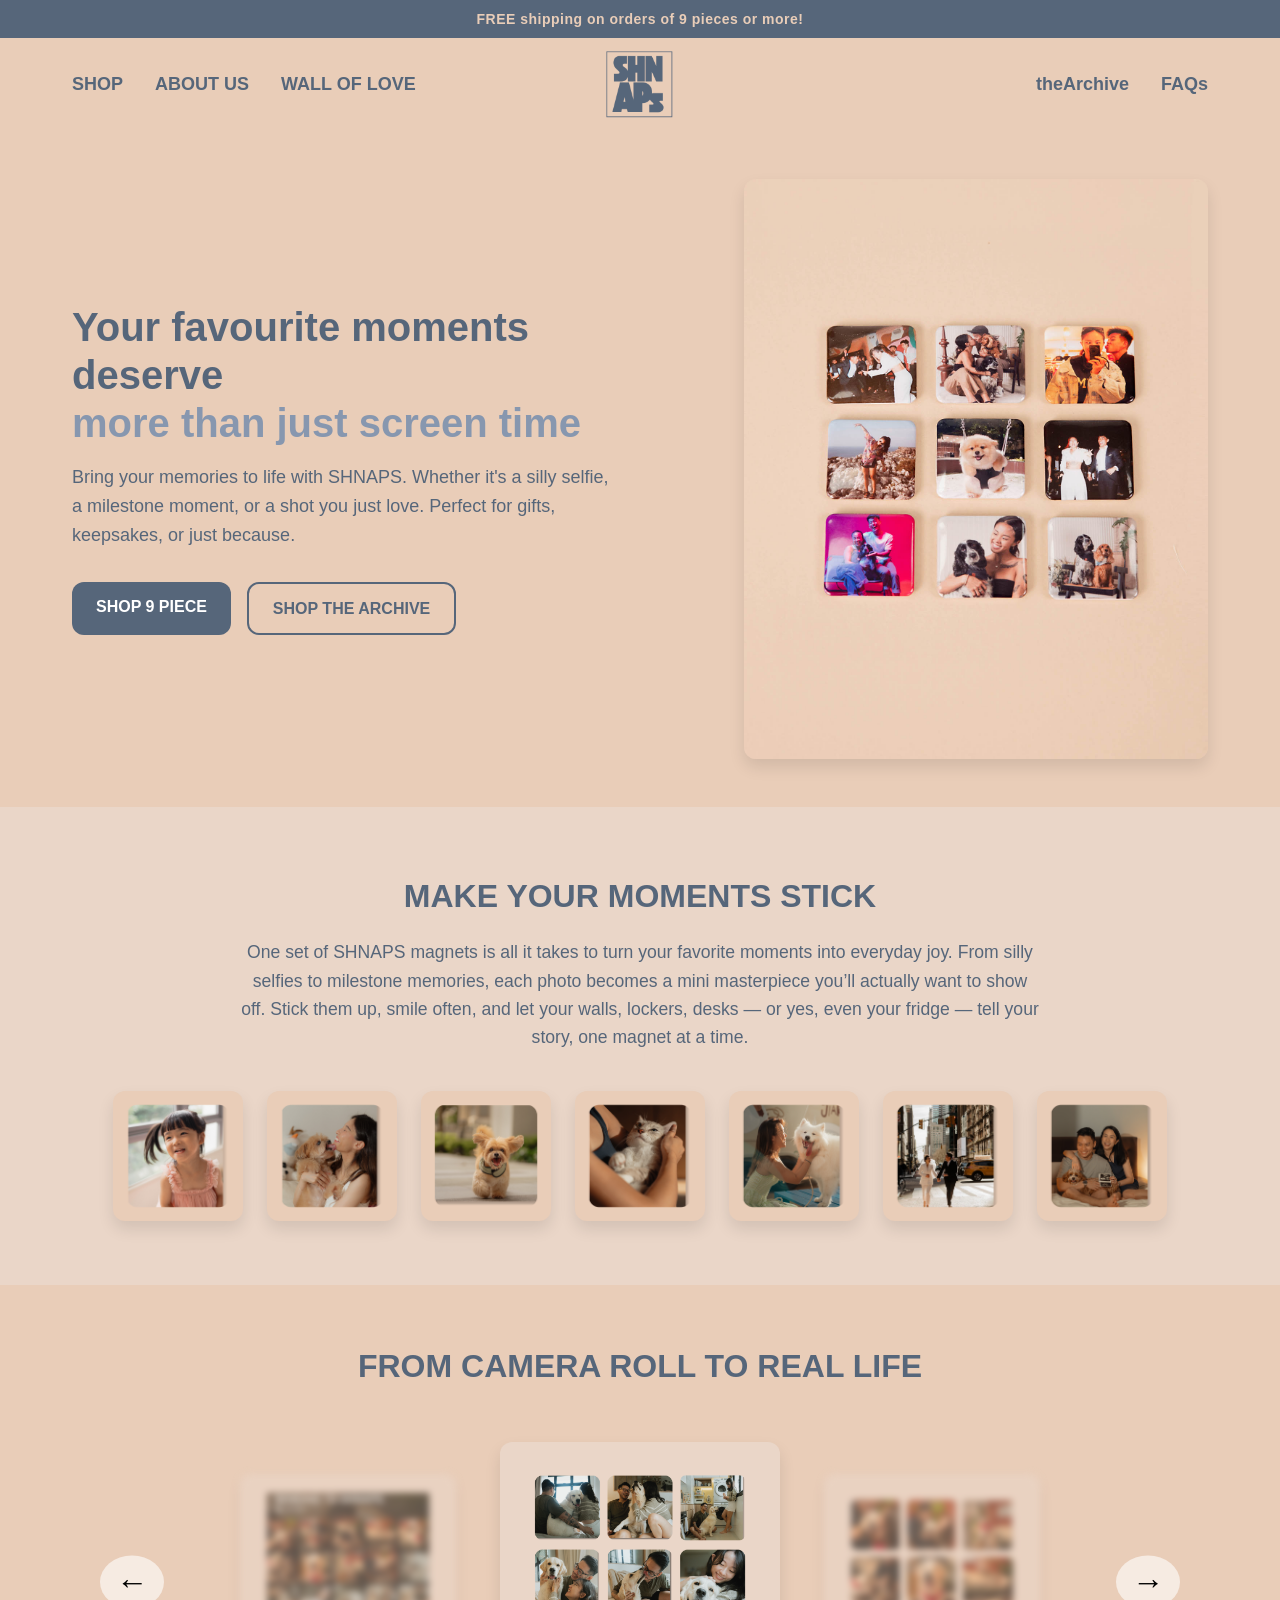
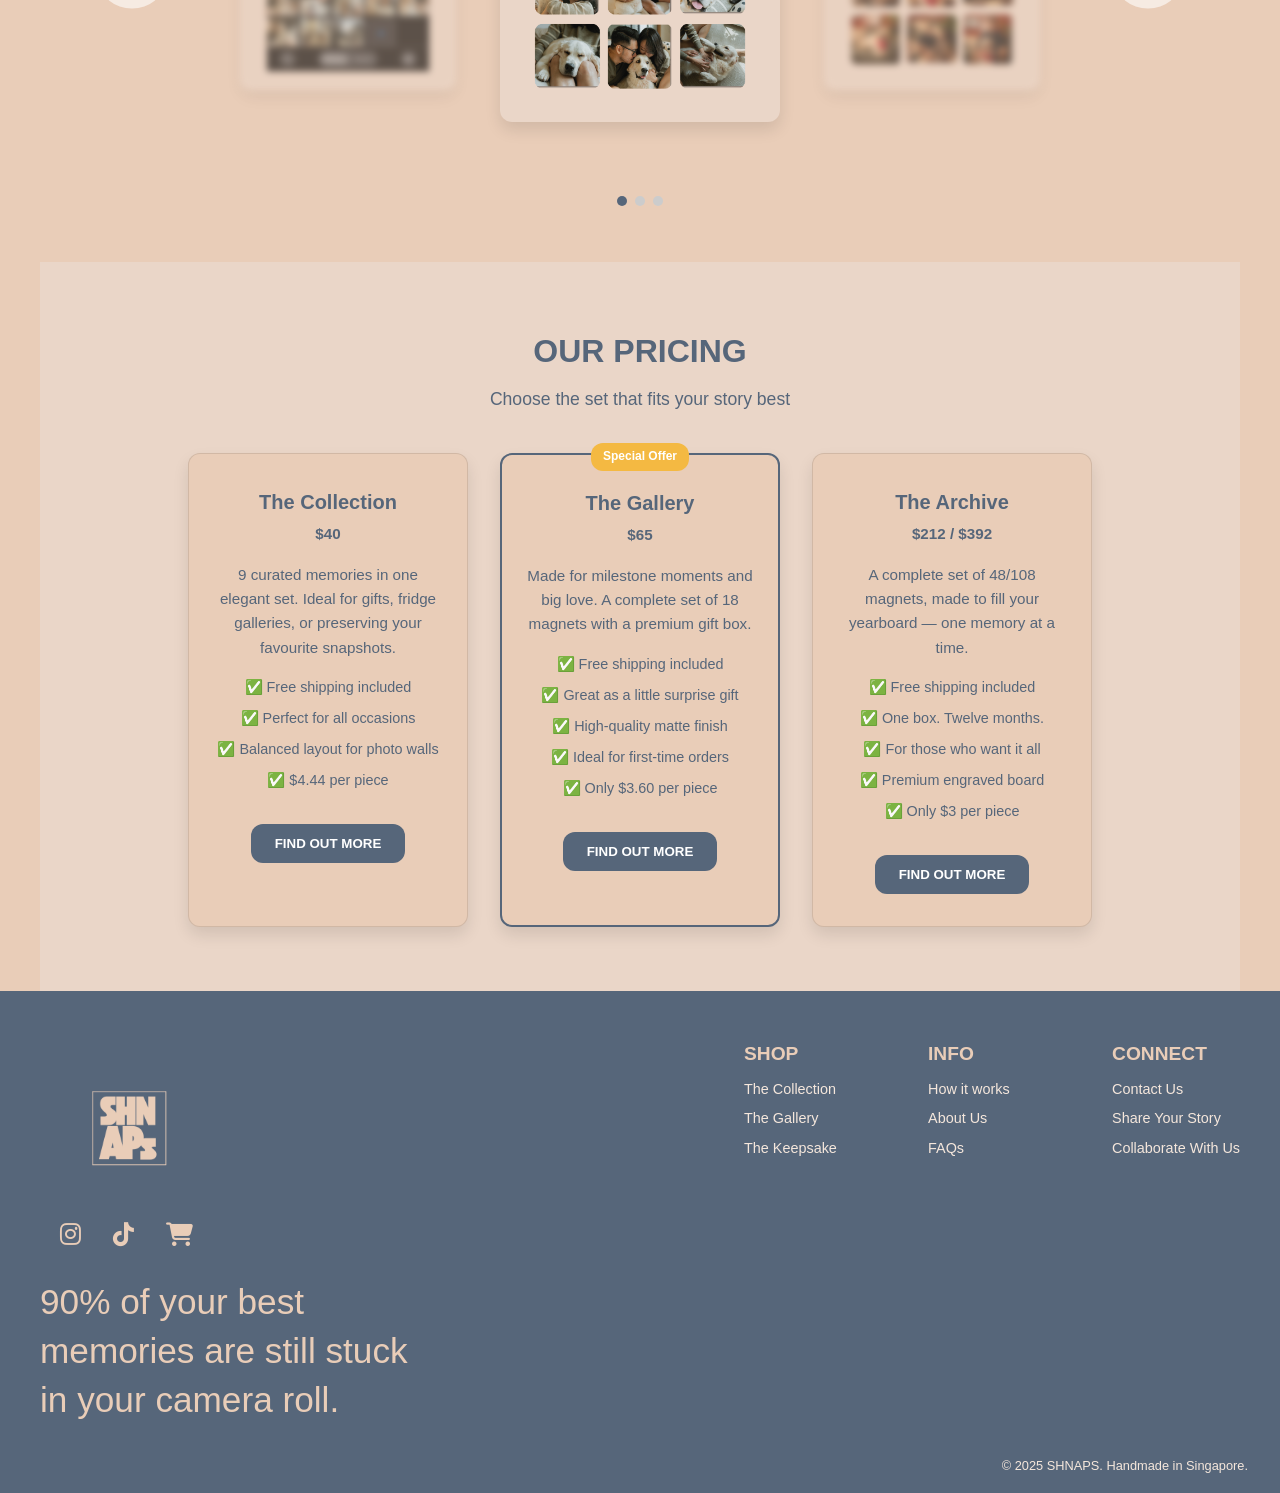
==== commit f7cdeaeb: "add comments and made code cleaner" ====
--- a/index.html
+++ b/index.html
@@ -8,44 +8,58 @@
     <link rel="stylesheet" href="style.css">
 </head>
 <body>
-    <div class="announcement-bar">
-        FREE shipping on orders of 9 pieces or more!
+    <!-- ================== SITE HEADER ================== -->
+    <div class="site-header">
+    
+        <!-- 🔔 Announcement Bar -->
+        <div class="announcement-bar">
+            FREE shipping on orders of 9 pieces or more!
+        </div>
+    
+        <!-- 🧭 Navigation Bar -->
+        <header class="container navbar">
+            <div class="navbar-inner">
+
+                <!-- Left Nav Links -->
+                <nav class="nav-left">
+                    <a href="shop.html">SHOP</a>
+                    <a href="#">ABOUT US</a>
+                    <a href="walloflove.html">WALL OF LOVE</a>
+                </nav>
+    
+                <!-- Center Logo -->
+                <div class="logo">
+                    <a href="index.html">
+                        <img src="assets/logos/SHNAPS BLUE LOGO.png" alt="SHNAPS Logo">
+                    </a>
+                </div>
+
+                <!-- Burger Icon -->
+                <button class="menu-toggle" id="menuToggle" onclick="toggleMenu()">☰</button>
+    
+                <!-- Right Nav Links -->
+                <nav class="nav-right">
+                    <a href="theArchive.html">theArchive</a>
+                    <a href="faq.html">FAQs</a>
+                </nav>
+            </div>
+        </header>
     </div>
 
-    <header class="container navbar">
-        <div class="navbar-inner">
-            <nav class="nav-left">
-                <a href="shop.html">SHOP</a>
-                <a href="#">ABOUT US</a>
-                <a href="walloflove.html">WALL OF LOVE</a>
-            </nav>
-
-            <div class="logo">
-                <a href="index.html">
-                    <img src="assets/logos/SHNAPS BLUE LOGO.png" alt="SHNAPS Logo">
-                </a>
-            </div>
-
-            <nav class="nav-right">
-                <a href="theArchive.html">theArchive</a>
-                <a href="faq.html">FAQs</a>
-            </nav>
-        </div>
-    </header>
-
+    <!-- ================== HERO SECTION ================== -->
     <main>
         <section class="hero">
             <div class="container hero-content">
                 <div class="hero-text">
                     <h1>Your favourite moments deserve<br><span>more than just screen time</span></h1>
                     <p>
-                        Bring your memories to life with SHNAPS. Whether it’s a silly selfie, a milestone moment, or a shot you
+                        Bring your memories to life with SHNAPS. Whether it's a silly selfie, a milestone moment, or a shot you
                         just love.
                         Perfect for gifts, keepsakes, or just because.
                     </p>
                     <div class="hero-buttons">
                         <a href="shop.html" class="btn btn-primary">SHOP 9 PIECE</a>
-                        <a href="shop.html" class="btn btn-outline">SHOP THE ARCHIVE</a>
+                        <a href="theArchive.html" class="btn btn-outline">SHOP THE ARCHIVE</a>
                     </div>
                 </div>
         
@@ -92,7 +106,7 @@
             </div>
         </section>
 
-        <section class="camera-roll">
+        <section class="container camera-roll">
             <h2>FROM CAMERA ROLL TO REAL LIFE</h2>
             <div class="carousel-container">
                 <button class="carousel-btn left" onclick="prevSlide()">&#8592;</button>
@@ -121,7 +135,7 @@
         </section>
 
         <!-- PRICING SECTION -->
-        <section class="pricing">
+        <section class="container pricing">
             <h2>OUR PRICING</h2>
             <p class="pricing-subtext">Choose the set that fits your story best</p>
 
--- a/style.css
+++ b/style.css
@@ -1,57 +1,76 @@
 :root {
-    /* Layout */
+    /*================== Layout ==================*/
     --max-width: 1200px;
     --section-padding: 4rem;
-
-    /*======================== Colors ========================*/
-    /* Background Color */
-    --bg-color-1: #E9CDB8;
-    --bg-color-2: #EAD6C8;
-    --primary-color: #56667A;
-    --accent-color-notice: #F4B942;
-    --accent-color-logos: #699BBE;
-    /* Text Color */
-    --text-dark: #56667A;
-    --text-light: #E9CDB8;
+    --container-padding: 2.5rem;
+
+    /*================== Colors ==================*/
+    /* Background */
+    --bg-color-1: #e9cdb8;
+    --bg-color-2: #ead6c8;
+
+    /* Text */
     --text-black: #000000;
-    /* Buttons Color */
-    --btn-primary-blue: #56667A;
-    --btn-primary-beige: #E9CDB8;
-
-    /* Typography */
+    --text-dark: #56667a;
+    --text-light: #e9cdb8;
+
+    /* Buttons */
+    --btn-primary-blue: #56667a;
+    --btn-primary-beige: #e9cdb8;
+
+    /* Accent */
+    --primary-color: #56667a;
+    --accent-color-notice: #f4b942;
+    --accent-color-logos: #699bbe;
+
+    /*================== Typography ==================*/
     --heading-font: 'Poppins', sans-serif;
     --body-font: 'Inter', sans-serif;
 
-    /* Effects */
+    /*================== Effects ==================*/
     --shadow-soft: 0 8px 16px rgba(0, 0, 0, 0.1);
     --radius: 12px;
-    --border: 1px solid #ffffff;
-}
-
-/*================== GLOBAL RESETS ==================*/
+    --border: 1px solid black;
+}
+
+/*================== GLOBAL RESET ==================*/
 * {
     margin: 0;
     padding: 0;
     box-sizing: border-box;
 }
 
+html {
+    scroll-behavior: smooth;
+}
+
 body {
     font-family: var(--body-font);
     background-color: var(--bg-color-1);
-    color: var(--text-black);
+    color: var(--text-dark);
     line-height: 1.6;
+    font-size: 16px;
 }
 
 .container {
-    max-width: var(--max-width);
+    max-width: 1200px;
     margin: 0 auto;
-    padding: 0 2.5rem;
-}
-
-img {
+    padding-left: 1.5rem;
+    padding-right: 1.5rem;
+}
+
+/*================== MEDIA ==================*/
+img,
+picture,
+video,
+canvas,
+svg {
     display: block;
-}
-
+    max-width: 100%;
+    height: auto;
+}
+
+/*================== TYPOGRAPHY ==================*/
 a {
     color: inherit;
     text-decoration: none;
@@ -62,37 +81,58 @@
     border: none;
     border-radius: var(--radius);
     cursor: pointer;
-}
-/*================== ANNOUNCEMENT BAR ==================*/
+    background: none;
+    padding: 0;
+}
+/*================================================ FOOTER & HEADER  ================================================*/
+/* ================================ HEADER ================================ */
+/* ANNOUNCEMENT BAR */
 .announcement-bar {
-    background-color: var(--primary-color);
-    /* or a highlight color */
+    background-color: var(--bg-color-1);
     color: var(--text-light);
+    font-family: var(--heading-font);
     text-align: center;
     font-size: 0.875rem;
     font-weight: 600;
     padding: 0.5rem 1rem;
-    font-family: var(--heading-font);
     letter-spacing: 0.5px;
 }
 
-/*================== NAVBAR ==================*/
+/* HEADER WRAPPER */
+.site-header {
+    background-color: var(--bg-color-1);
+    position: sticky;
+    top: 0;
+    z-index: 999;
+}
+
+/* NAVBAR */
 .navbar {
     background-color: var(--bg-color-1);
-    position: relative;
+    padding: 2rem 0;
+    width: 100%;
+    position: sticky;
+    top: 0;
+    font-weight: bold;
+    font-size: 18px;
     z-index: 1000;
-    color: var(--btn-primary-blue);
-    font-weight: bold;
-    padding: 0.5rem 0;
 }
 
 .navbar-inner {
+    max-width: var(--max-width);
+    margin: 0 auto;
+    padding: 0 2rem;
     display: flex;
     justify-content: space-between;
     align-items: center;
-    padding: 0rem 2rem;
-    height: 80px;
     position: relative;
+}
+
+.nav-left,
+.nav-right {
+    display: flex;
+    gap: 2rem;
+    align-items: center;
 }
 
 .nav-left a,
@@ -115,64 +155,159 @@
     transition: width 0.3s ease-in-out;
 }
 
+.nav-left a:hover,
+.nav-right a:hover {
+    color: #1d3a4c;
+}
+
 .nav-left a:hover::after,
 .nav-right a:hover::after {
     width: 100%;
 }
 
-.nav-left a:hover,
-.nav-right a:hover {
-    color: #1d3a4c;
-}
-
-.nav-left,
-.nav-right {
-    display: flex;
-    gap: 2rem;
-    align-items: center;
-}
-
 .logo {
     position: absolute;
     left: 50%;
-    top: 50%;
-    transform: translate(-50%, -50%);
+    transform: translateX(-50%);
     z-index: 10;
-    padding: 0 0.5rem;
 }
 
 .logo img {
-    max-height: 140px;
+    max-height: 160px;
     width: auto;
+}
+
+/* HAMBURGER MENU */
+.menu-toggle {
+    display: none;
+    /* only show on mobile via media query */
+    position: absolute;
+    top: 1rem;
+    right: 1.5rem;
+    font-size: 2rem;
+    background: none;
+    border: none;
+    color: var(--text-dark);
+    /* or a fallback like #3d3d3d */
+    cursor: pointer;
+    z-index: 1001;
+}
+
+/* ================================ FOOTER ================================ */
+.site-footer {
+    background-color: #56667a;
+    color: #f5e7dc;
+    padding: 3rem 2rem 1rem;
+    font-family: var(--body-font);
+}
+
+.footer-container {
+    display: flex;
+    justify-content: space-between;
+    flex-wrap: wrap;
+    gap: 2rem;
+    max-width: 1200px;
+    margin: 0 auto;
+}
+
+.footer-left {
+    display: flex;
+    flex-direction: column;
+    align-items: flex-start;
+    max-width: 25rem;
+}
+
+.footer-logo {
+    width: 180px;
+    height: auto;
     display: block;
-}
-
-.shop-title {
-    text-align: center;
-    margin: 2rem auto;
-}
-
-.shop-title h1 {
-    font-size: 2.5rem;
-    font-weight: 700;
-    color: var(--text-dark);
-    letter-spacing: 1px;
-}
-
-/*================== HERO ==================*/
+    margin-top: 0;
+    padding-bottom: 0;
+}
+
+.footer-socials {
+    display: flex;
+    gap: 1rem;
+    font-size: 1.3rem;
+    padding: 0 20px;
+}
+
+.footer-socials i {
+    font-size: 1.5rem;
+    color: var(--bg-color-1);
+    margin-right: 1rem;
+    transition: opacity 0.3s;
+}
+
+.footer-socials i:hover {
+    opacity: 0.7;
+}
+
+.footer-tagline {
+    margin-top: 1.5rem;
+    font-size: 2.2rem;
+    color: var(--text-light);
+    line-height: 1.4;
+}
+
+.footer-links {
+    max-width: 35rem;
+    display: flex;
+    gap: 4rem;
+    flex: 1;
+    flex-wrap: wrap;
+    justify-content: flex-end;
+    text-align: left;
+}
+
+.footer-links div {
+    min-width: 120px;
+}
+
+.footer-links h4 {
+    font-size: 1.2rem;
+    margin-bottom: 0.5rem;
+    color: var(--bg-color-1);
+}
+
+.footer-links a {
+    display: block;
+    font-size: 0.9rem;
+    color: #f5e7dc;
+    text-decoration: none;
+    margin-bottom: 0.4rem;
+    transition: color 0.3s;
+}
+
+.footer-links a:hover {
+    color: #ffffff;
+}
+
+.footer-bottom {
+    text-align: right;
+    margin-top: 2rem;
+    font-size: 0.8rem;
+    color: #f5e7dc;
+}
+
+/*================================================ INDEX.HTML  ================================================*/
+/* === HERO SECTION === */
 .hero {
     background-color: var(--bg-color-1);
-    padding: 3rem 0 3rem 0;
+    padding: 3rem 0;
 }
 
 .hero-content {
-    display: flex;
-    flex-wrap: wrap;
+    max-width: var(--max-width);
+    margin: 0 auto;
+    padding: 0 2rem;
+    display: flex;
     justify-content: space-between;
     align-items: center;
-    gap: 3rem;
-}
-
+    gap: 8rem;
+}
+
+/* HERO SECTION LEFT SIDE */
 .hero-text {
     flex: 1 1 480px;
     max-width: 600px;
@@ -187,7 +322,7 @@
 }
 
 .hero-text h1 span {
-    color: var(--primary-color);
+    color: #8797AF;
 }
 
 .hero-text p {
@@ -203,7 +338,7 @@
     margin-top: 2rem;
 }
 
-/* Button styles */
+/* Button styles for Hero Section */
 .btn {
     padding: 0.75rem 1.5rem;
     font-weight: bold;
@@ -229,9 +364,10 @@
 
 .btn-outline:hover {
     background-color: var(--btn-primary-blue);
-    color: white !important;
-}
-
+    color: white;
+}
+
+/* HERO SECTION RIGHT SIDE */
 .hero-image {
     flex: 1 1 400px;
     max-width: 480px;
@@ -244,7 +380,7 @@
     box-shadow: var(--shadow-soft);
 }
 
-/*================== ABOUT SECTION ==================*/
+/* === ABOUT SECTION === */
 .moments {
     background-color: var(--bg-color-2);
     padding: 4rem 0;
@@ -297,14 +433,14 @@
     object-fit: cover;
     object-position: center;
     transform: scale(1.2);
-transition: transform 0.3s ease;
+    transition: transform 0.3s ease;
 }
 
 .moment img:hover {
     transform: scale(1.35);
 }
 
-/*================== CAROUSEL SECTION ==================*/
+/*=== CAROUSEL SECTION === */
 .camera-roll {
     background-color: var(--bg-color-1);
     padding: 3.5rem 0;
@@ -419,7 +555,7 @@
     background-color: var(--primary-color);
 }
 
-/*================== PRICING SECTION ==================*/
+/* === PRICING SECTION === */
 .pricing {
   background-color: var(--bg-color-2);
   padding: 4rem 2rem;
@@ -528,104 +664,19 @@
   font-weight: bold;
 }
 
-/*================== FOOTER SECTION ==================*/
-.site-footer {
-    background-color: #56667a;
-    color: #f5e7dc;
-    padding: 3rem 2rem 1rem;
-    font-family: var(--body-font);
-}
-
-.footer-container {
-    display: flex;
-    justify-content: space-between;
-    flex-wrap: wrap;
-    gap: 2rem;
-    max-width: 1200px;
-    margin: 0 auto;
-}
-
-.footer-left {
-    display: flex;
-    flex-direction: column;
-    align-items: flex-start;
-    max-width: 25rem;
-}
-
-.footer-logo {
-    width: 180px;
-    height: auto;
-    display: block;
-    margin-top: 0;
-    padding-bottom: 0;
-}
-
-.footer-socials {
-    display: flex;
-    gap: 1rem;
-    font-size: 1.3rem;
-    padding: 0 20px;
-}
-
-.footer-socials i {
-    font-size: 1.5rem;
-    color: var(--bg-color-1);
-    margin-right: 1rem;
-    transition: opacity 0.3s;
-}
-
-.footer-socials i:hover {
-    opacity: 0.7;
-}
-
-.footer-tagline {
-    margin-top: 1.5rem;
-    font-size: 2.2rem;
-    color: var(--text-light);
-    line-height: 1.4;
-}
-
-.footer-links {
-    max-width: 35rem;
-    display: flex;
-    gap: 4rem;
-    flex: 1;
-    flex-wrap: wrap;
-    justify-content: flex-end;
-    text-align: left;
-}
-
-.footer-links div {
-    min-width: 120px;
-}
-
-.footer-links h4 {
-    font-size: 1.2rem;
-    margin-bottom: 0.5rem;
-    color: var(--bg-color-1);
-}
-
-.footer-links a {
-    display: block;
-    font-size: 0.9rem;
-    color: #f5e7dc;
-    text-decoration: none;
-    margin-bottom: 0.4rem;
-    transition: color 0.3s;
-}
-
-.footer-links a:hover {
-    color: #ffffff;
-}
-
-.footer-bottom {
-    text-align: right;
-    margin-top: 2rem;
-    font-size: 0.8rem;
-    color: #f5e7dc;
-}
-
-/*================================= SHOP PAGE =================================*/
+/*================================================ SHOP.HTML  ================================================*/
+.shop-title {
+    text-align: center;
+    margin: 2rem auto;
+}
+
+.shop-title h1 {
+    font-size: 2.5rem;
+    font-weight: 700;
+    color: var(--text-dark);
+    letter-spacing: 1px;
+}
+
 .shop-hero {
     background-color: var(--bg-color-2);
     display: flex;
@@ -695,10 +746,10 @@
 }
 
 /* HOW IT WORKS */
-
 .how-it-works {
     background-color: var(--bg-color-2);
-    padding: 4rem 2rem;
+    padding: 2rem 2rem;
+    margin: 0;
     text-align: center;
 }
 
@@ -743,7 +794,7 @@
     color: var(--text-dark);
 }
 
-/* WARNING MODAL */
+/* WARNING MODAL TO GO GOOGLE FORMS ORDER */
 .modal {
     position: fixed;
     top: 0;
@@ -782,7 +833,7 @@
     font-weight: bold;
 }
 
-/*================================= WALL OF PAGE =================================*/
+/*================================================ WALLOFLOVE.HTML  ================================================*/
 /* WALL OF LOVE SECTION */
 .wall-of-love {
     padding: 4rem 2rem;
@@ -865,8 +916,8 @@
     background-color: #3a4a5e;
 }
 
-/*================================= theArchive page =================================*/
-/*================== ARCHIVE PAGE THEME OVERRIDES ==================*/
+/*================================================ THEARCHIVE.HTML  ================================================*/
+/*================== THEME OVERRIDES ==================*/
 .archive-page {
     --bg-color-1: #37302c;
     --bg-color-2: #453d37;
@@ -879,7 +930,7 @@
 
 .archive-hero {
     background-color: var(--bg-color-1);
-    padding: 5rem 2rem 3rem;
+    padding: 2rem 2rem 3rem;
     text-align: center;
 }
 
@@ -906,24 +957,27 @@
     line-height: 1.6;
 }
 
-/* TIP */
-.timeline-tip {
-    text-align: center;
-    font-size: 0.9rem;
-    color: var(--text-light);
-    opacity: 0.8;
-}
-
 /* ===========Timeline============== */
 .timeline-section {
     background-color: var(--bg-color-2);
     padding: 4rem 2rem;
+    overflow-x: auto;
 }
 
 .timeline-container {
     position: relative;
     max-width: 1280px;
     margin: 0 auto;
+    overflow-x: auto;
+    overflow-y: visible;
+    padding-bottom: 2rem;
+    -webkit-overflow-scrolling: touch;
+    scrollbar-width: none;
+    z-index: 1;
+}
+
+.timeline-container::-webkit-scrollbar {
+    display: none;
 }
 
 .timeline-line {
@@ -939,10 +993,24 @@
 
 .timeline {
     display: flex;
+    gap: 1rem;
     justify-content: space-between;
     align-items: flex-start;
     position: relative;
     z-index: 2;
+    min-width: 800px
+}
+
+.timeline::before {
+    content: "";
+    position: absolute;
+    top: 1.6rem;
+    left: 0;
+    height: 2px;
+    width: 100%;
+    background-color: var(--primary-color);
+    opacity: 0.4;
+    z-index: 1;
 }
 
 .timeline-step {
@@ -977,61 +1045,33 @@
     max-width: 8rem;
 }
 
-.emoji-tooltip {
-    position: relative;
-    display: inline-block;
-}
-
-.emoji-tooltip .emoji {
+.emoji {
     cursor: pointer;
-}
-
-.emoji-tooltip .tooltip {
-    visibility: hidden;
-    opacity: 0;
-    background-color: #333;
-    color: #fff;
-    text-align: center;
-    padding: 6px 10px;
-    border-radius: 6px;
-    position: absolute;
-    bottom: 130%;
-    left: 50%;
-    transform: translateX(-50%);
-    white-space: nowrap;
-    z-index: 10;
-    font-size: 1.2rem;
-    transition: opacity 0.3s ease;
-}
-
-.emoji-tooltip:hover .tooltip {
-    visibility: visible;
-    opacity: 1;
 }
 
 /* SHOWCASE */
 .showcase-section {
     background-color: var(--bg-color-1);
-    padding: 4rem 2rem;
+    padding: 0rem 2rem;
     text-align: center;
 }
 
 .showcase-images {
-    display: flex;
-    flex-wrap: wrap;
-    justify-content: center;
+    display: grid;
+    grid-template-columns: repeat(3, 1fr);
     gap: 2rem;
     max-width: 1280px;
     margin: 0 auto;
+    padding: 2rem 0;
 }
 
 .showcase-images img {
+    width: 100%;
+    height: auto;
+    aspect-ratio: 1/1;
+    object-fit: cover;
     border-radius: 12px;
-    width: 100%;
-    max-width: 400px;
-    aspect-ratio: 1/1;
-}
-
+}
 
 .material-section {
     background-color: var(--bg-color-2);
@@ -1098,27 +1138,22 @@
 
 .archive-page .site-footer {
     background-color: var(--bg-color-1);
+    color: var(--text-light) !important;
+}
+
+.archive-page .site-footer a,
+.archive-page .site-footer h4,
+.archive-page .site-footer p {
     color: var(--text-light);
-}
-
-.archive-page .site-footer a {
-    color: var(--text-light);
+    /* Make links, headings, and text brown */
 }
 
 .archive-page .site-footer a:hover {
-    color: var(--primary-color);
-}
-
-.archive-page .footer-bottom {
-    border-top: 1px solid rgba(255, 255, 255, 0.1);
-    color: var(--text-light);
-}
-
-.archive-page .site-footer h4 {
-    color: var(--text-light);
-}
-
-/* =========== FAQ ============== */
+    color: var(--accent-color-notice);
+    /* Optional: hover color */
+}
+
+/*================================================ FAQHTML  ================================================*/
 .faq-heading {
     font-size: 3rem;
     font-weight: bold;
@@ -1260,6 +1295,30 @@
     background-color: #3a5069;
 }
 
+.button-row {
+    display: flex;
+    gap: 1rem;
+    flex-wrap: wrap;
+    margin-top: 1rem;
+}
+
+.shop-btn.secondary {
+    background-color: transparent;
+    border: 2px solid var(--btn-primary-blue);
+    color: var(--btn-primary-blue);
+    padding: 0.75rem 1.5rem;
+    font-weight: bold;
+    border-radius: 8px;
+    cursor: pointer;
+    transition: all 0.3s ease;
+    text-decoration: none;
+}
+
+.shop-btn.secondary:hover {
+    background-color: #3a5069;
+    color: #ffffff;
+}
+
 .faq-contact {
     margin-top: 3rem;
 }
@@ -1278,4 +1337,135 @@
 
 .contact-btn:hover {
     background-color: #bbb;
+}
+
+@media (max-width: 768px) {
+
+    /* ========== HERO SECTION ========== */
+    .hero {
+        min-height: auto;
+        padding: 2rem 0;
+    }
+
+    .hero-content {
+        flex-direction: column;
+        align-items: center;
+        gap: 1.5rem;
+        padding: 0 1.5rem;
+    }
+
+    .hero-buttons {
+        justify-content: center;
+        flex-wrap: wrap;
+    }
+
+    .hero-image {
+        margin-top: 1.5rem;
+    }
+
+    /* ========== NAVBAR ========== */
+    .navbar-inner {
+        flex-direction: column;
+        align-items: center;
+        justify-content: center;
+        padding: 1rem 1.5rem;
+        position: relative;
+    }
+
+    .logo {
+        display: flex;
+        align-items: center;
+        justify-content: center;
+        height: 60px;
+        margin: 0 auto;
+    }
+
+    .logo img {
+        height: 100%;
+        max-height: 120px;
+        width: auto;
+        display: block;
+    }
+
+    /* ========== NAV LINKS (DROPDOWN) ========== */
+    .nav-left,
+    .nav-right {
+        display: none;
+        flex-direction: column;
+        width: 100%;
+        background-color: var(--btn-primary-blue);
+        padding: 1rem 0;
+        text-align: center;
+        z-index: 999;
+        position: relative;
+    }
+
+    .nav-left.active,
+    .nav-right.active {
+        display: flex;
+    }
+
+    .nav-left a,
+    .nav-right a {
+        display: block;
+        padding: 0rem 1rem;
+        color: var(--bg-color-1);
+        font-weight: bold;
+    }
+
+    /* ========== BURGER MENU ICON ========== */
+    .menu-toggle {
+        display: block;
+        position: absolute;
+        top: 1.25rem;
+        right: 1.5rem;
+        font-size: 1.5rem;
+        background: none;
+        border: none;
+        color: var(--text-dark);
+        cursor: pointer;
+        z-index: 1000;
+    }
+
+    .menu-toggle {
+        display: block;
+        color: #a38f80 !important;
+    }
+
+    .container {
+        padding-left: 1.5rem;
+        padding-right: 1.5rem;
+    }
+
+    .archive-page .nav-left,
+    .archive-page .nav-right {
+        background-color: var(--primary-color);
+    }
+
+    .archive-page .nav-left a,
+    .archive-page .nav-right a {
+        color: var(--bg-color-1) !important;
+    }
+
+    .archive-hero {
+        background-color: var(--bg-color-1);
+        padding: 1rem 2rem 3rem;
+        text-align: center;
+    }
+
+    .archive-page .menu-toggle {
+        color: var(--bg-color-1);
+    }
+}
+
+@media (min-width: 1024px) {
+    .timeline {
+        justify-content: space-between;
+        min-width: 100%;
+        gap: 0;
+    }
+
+    .timeline-step {
+        flex: 1;
+    }
 }
